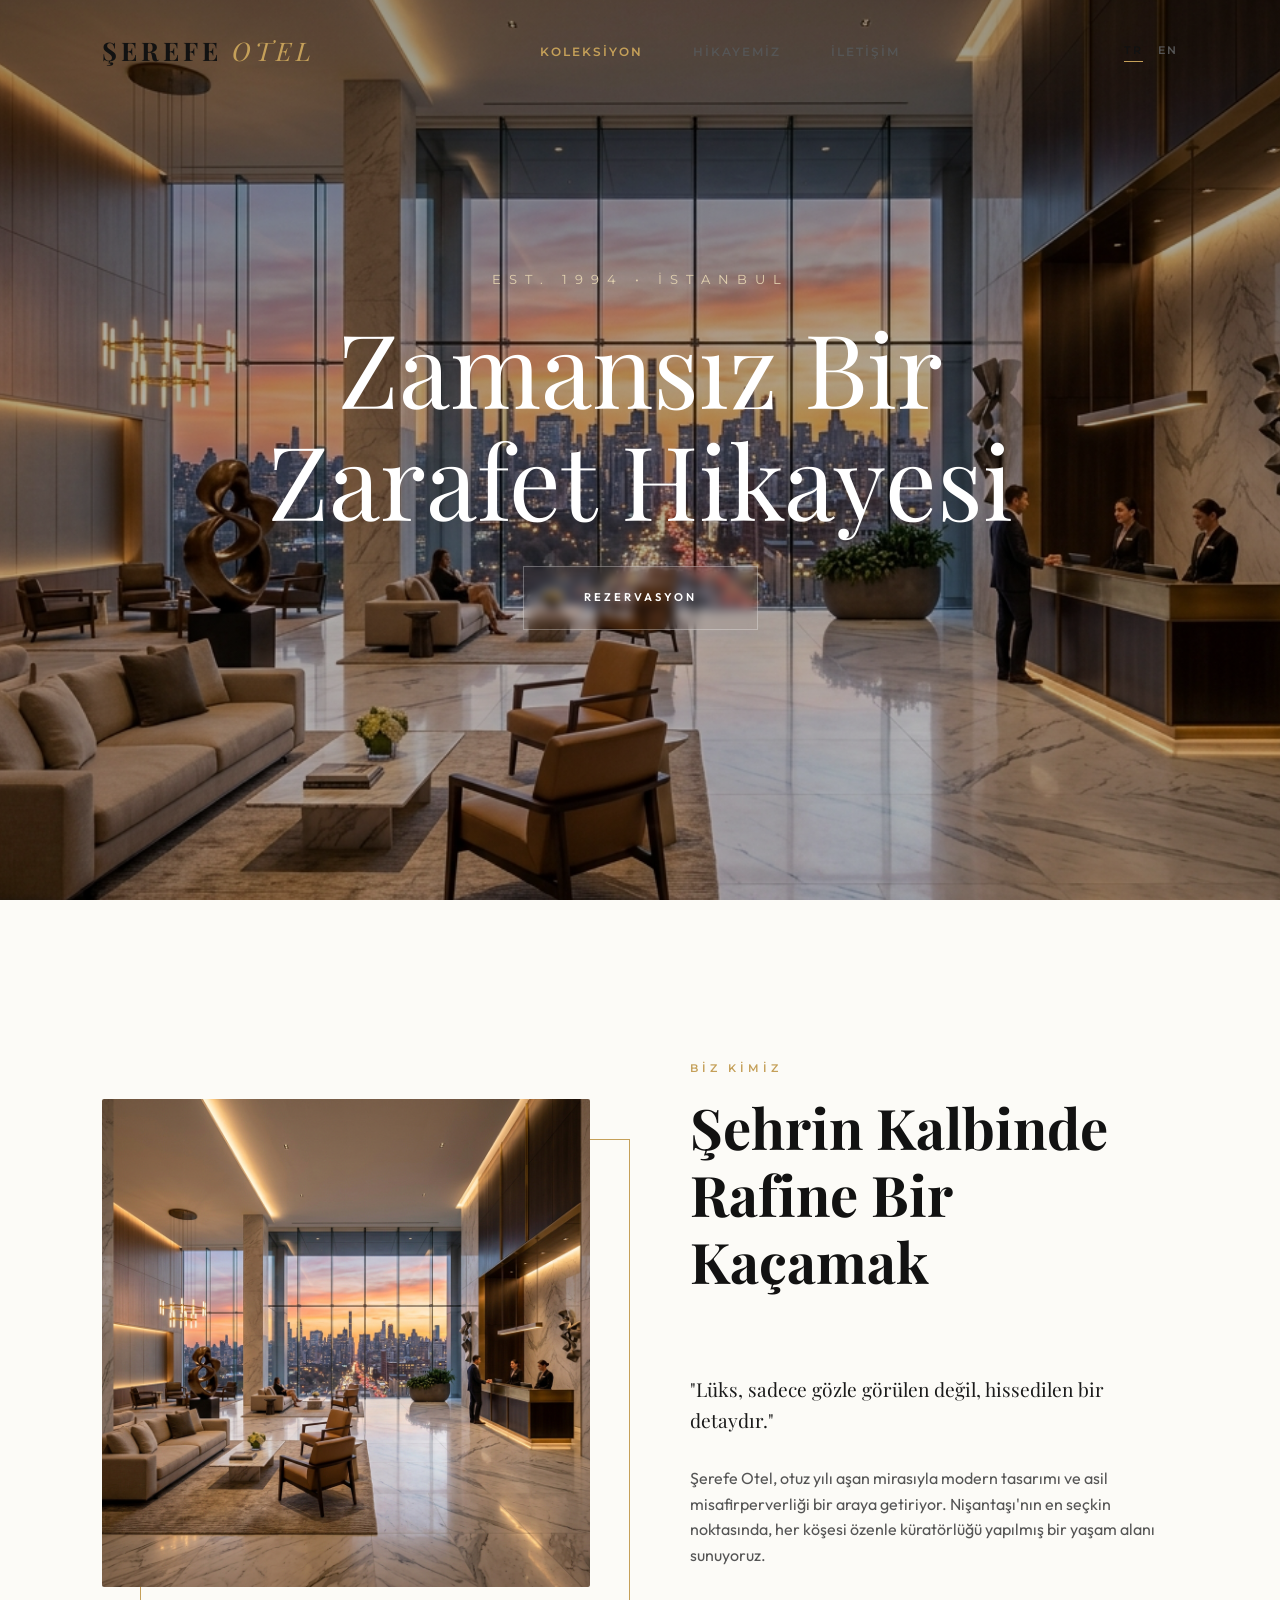
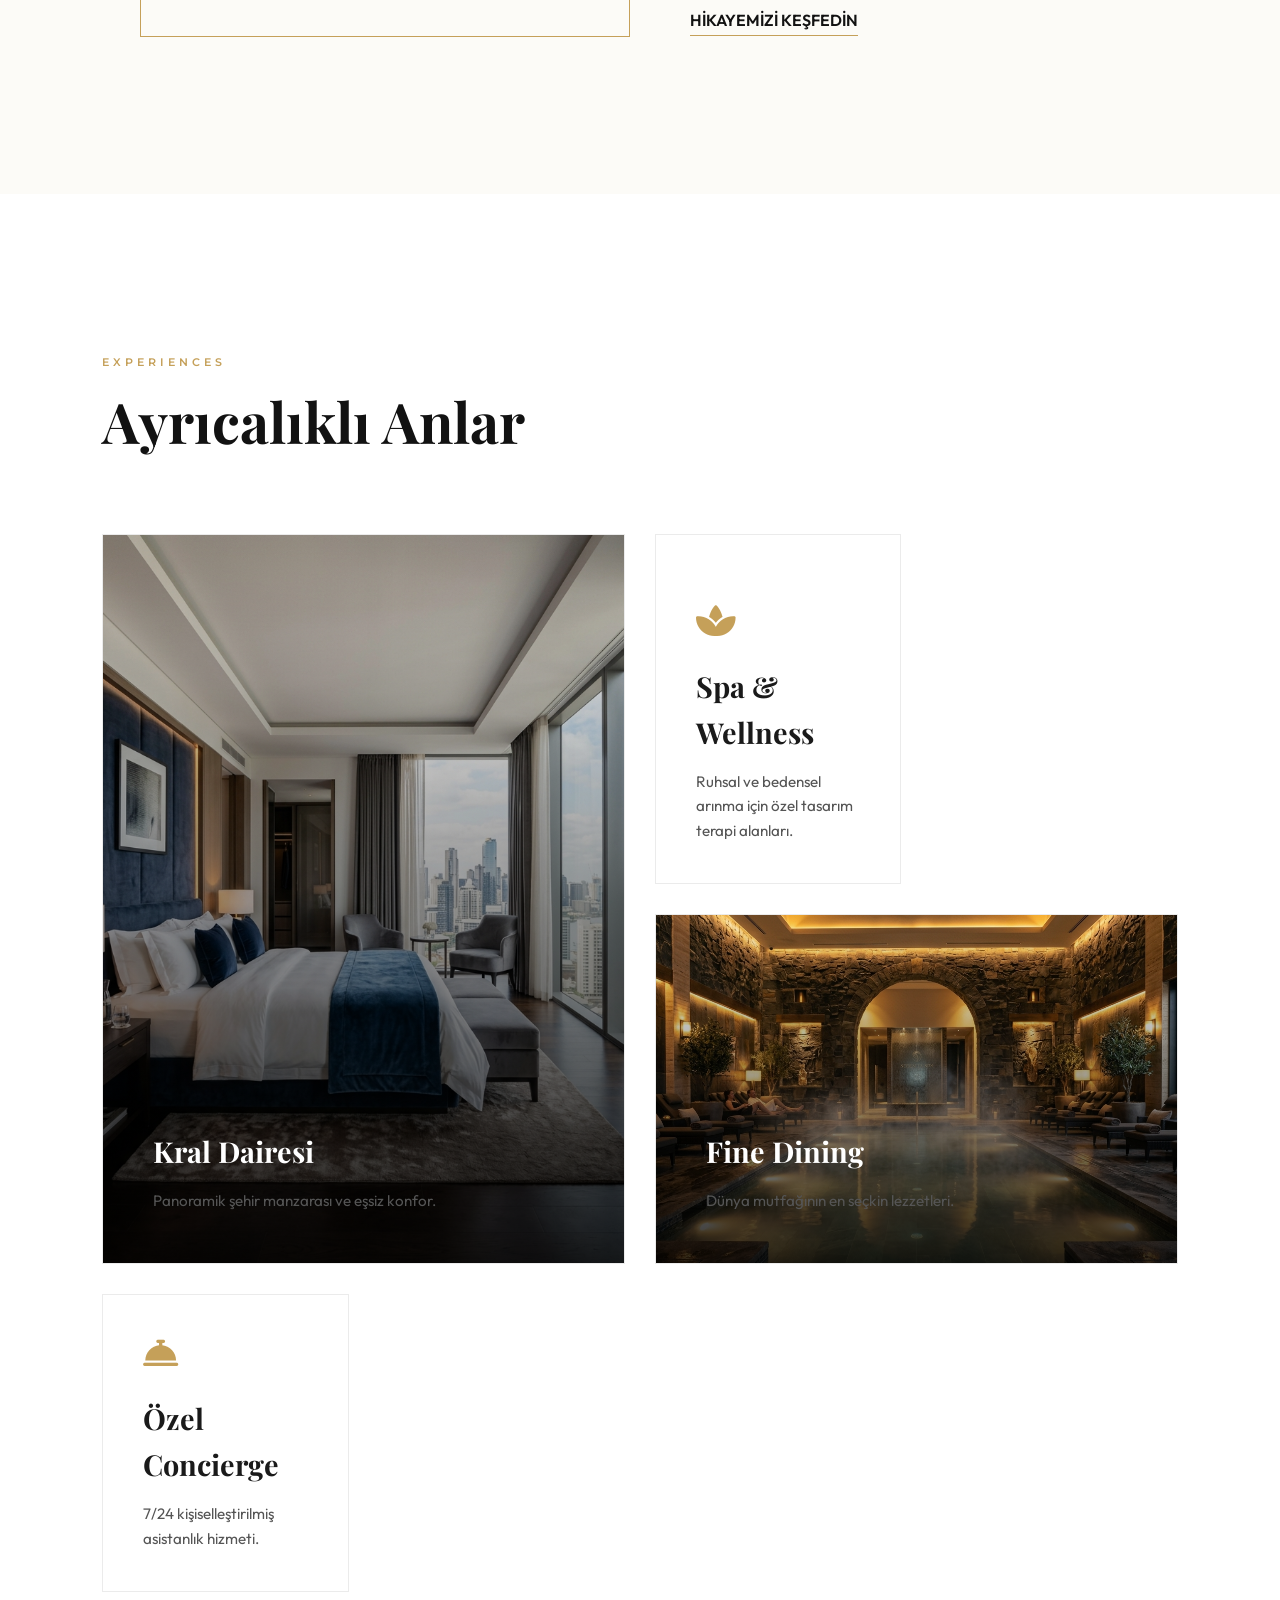
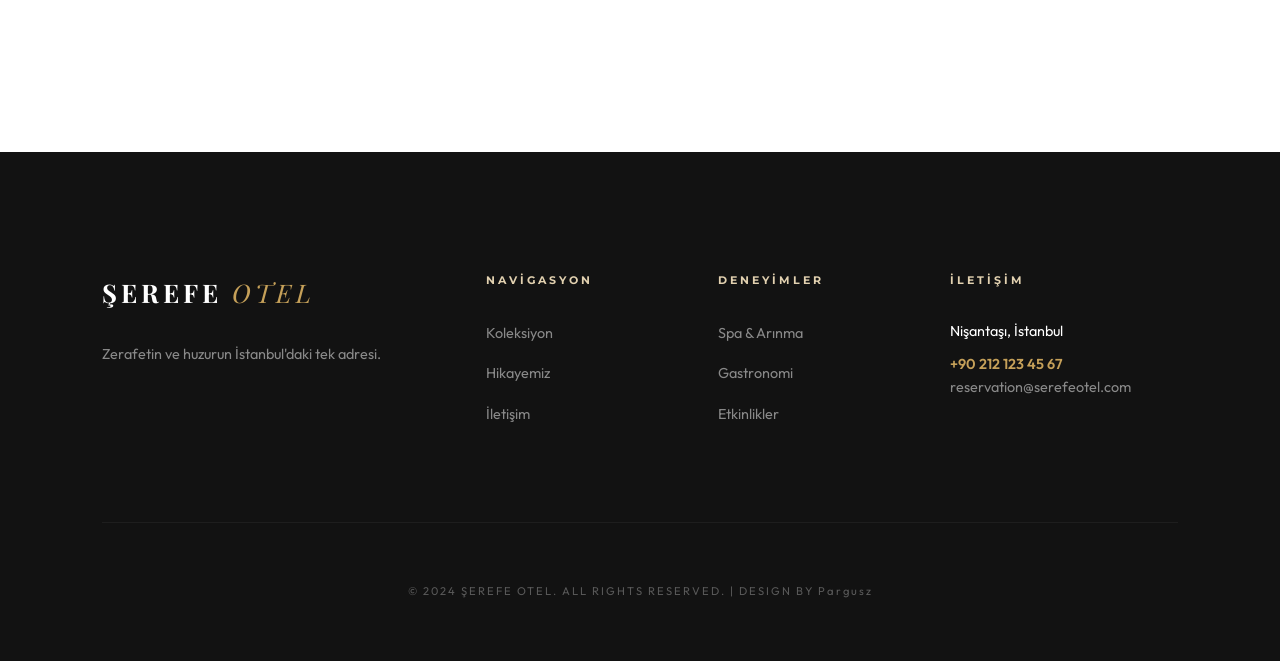
==== index.html @ 5b0abc9f "Final Modernization & Branding - DESIGN BY Pargusz" ====
<!DOCTYPE html>
<html lang="tr">

<head>
    <meta charset="UTF-8">
    <meta name="viewport" content="width=device-width, initial-scale=1.0">
    <meta name="description" content="Şerefe Otel - Şehrin kalbinde zamansız bir lüks deneyimi.">
    <title>Şerefe Otel | Timeless Luxury</title>
    <!-- Fonts -->
    <link rel="stylesheet" href="style.css">
    <!-- Icons -->
    <link rel="stylesheet" href="https://cdnjs.cloudflare.com/ajax/libs/font-awesome/6.4.0/css/all.min.css">
</head>

<body class="home-page">
    <!-- Loader -->
    <div id="loader">
        <div class="loader-logo">ŞEREFE <span>OTEL</span></div>
        <div class="loader-bar"></div>
    </div>

    <!-- Header -->
    <header id="main-header">
        <div class="logo">ŞEREFE <span>OTEL</span></div>
        <nav id="nav-menu">
            <ul>
                <li><a href="index.html" class="active">Koleksiyon</a></li>
                <li><a href="about.html">Hikayemiz</a></li>
                <li><a href="contact.html">İletişim</a></li>
            </ul>
        </nav>
        <div class="hamburger">
            <span></span>
            <span></span>
        </div>
        <div class="lang-switch">
            <button class="lang-btn active" onclick="location.href='index.html'">TR</button>
            <button class="lang-btn" onclick="location.href='en/index.html'">EN</button>
        </div>
    </header>

    <!-- Hero Section -->
    <section class="hero">
        <div class="hero-bg"></div>
        <div class="hero-content">
            <span class="hero-subtitle">EST. 1994 • İSTANBUL</span>
            <h1>Zamansız Bir <br>Zarafet Hikayesi</h1>
            <a href="contact.html" class="btn-luxury">Rezervasyon</a>
        </div>
    </section>

    <!-- Editorial Intro -->
    <section>
        <div class="editorial-flex">
            <div class="editorial-img">
                <img src="assets/hero.png" alt="Şerefe Otel">
            </div>
            <div class="editorial-text">
                <div class="section-head">
                    <label>BİZ KİMİZ</label>
                    <h2>Şehrin Kalbinde Rafine Bir Kaçamak</h2>
                </div>
                <p
                    style="font-size: 1.2rem; color: var(--text-main); margin-bottom: 30px; font-family: var(--font-heading);">
                    "Lüks, sadece gözle görülen değil, hissedilen bir detaydır."</p>
                <p style="color: var(--text-muted); margin-bottom: 40px;">Şerefe Otel, otuz yılı aşan mirasıyla modern
                    tasarımı ve asil misafirperverliği bir araya getiriyor. Nişantaşı'nın en seçkin noktasında, her
                    köşesi özenle küratörlüğü yapılmış bir yaşam alanı sunuyoruz.</p>
                <a href="about.html"
                    style="color: var(--dark); font-weight: 600; text-decoration: none; border-bottom: 1px solid var(--gold); padding-bottom: 5px;">HİKAYEMİZİ
                    KEŞFEDİN</a>
            </div>
        </div>
    </section>

    <!-- Bento Services -->
    <section style="background-color: #fff;">
        <div class="section-head">
            <label>EXPERIENCES</label>
            <h2>Ayrıcalıklı Anlar</h2>
        </div>
        <div class="bento-grid">
            <!-- Large Item -->
            <div class="bento-item large">
                <img src="assets/room.png" alt="Suit">
                <div class="bento-overlay">
                    <h4>Kral Dairesi</h4>
                    <p>Panoramik şehir manzarası ve eşsiz konfor.</p>
                </div>
            </div>
            <!-- Standard Item -->
            <div class="bento-item">
                <i class="fas fa-spa"></i>
                <div class="bento-content">
                    <h4>Spa & Wellness</h4>
                    <p>Ruhsal ve bedensel arınma için özel tasarım terapi alanları.</p>
                </div>
            </div>
            <!-- Wide Item -->
            <div class="bento-item wide">
                <img src="assets/spa.png" alt="Gastronomi">
                <div class="bento-overlay">
                    <h4>Fine Dining</h4>
                    <p>Dünya mutfağının en seçkin lezzetleri.</p>
                </div>
            </div>
            <!-- Standard Item -->
            <div class="bento-item">
                <i class="fas fa-concierge-bell"></i>
                <div class="bento-content">
                    <h4>Özel Concierge</h4>
                    <p>7/24 kişiselleştirilmiş asistanlık hizmeti.</p>
                </div>
            </div>
        </div>
    </section>

    <!-- Footer -->
    <footer>
        <div class="footer-grid">
            <div class="footer-col">
                <div class="logo" style="margin-bottom: 30px; color: #fff;">ŞEREFE <span>OTEL</span></div>
                <p>Zerafetin ve huzurun İstanbul'daki tek adresi.</p>
            </div>
            <div class="footer-col">
                <h5>Navigasyon</h5>
                <ul>
                    <li><a href="index.html">Koleksiyon</a></li>
                    <li><a href="about.html">Hikayemiz</a></li>
                    <li><a href="contact.html">İletişim</a></li>
                </ul>
            </div>
            <div class="footer-col">
                <h5>Deneyimler</h5>
                <ul>
                    <li><a href="#">Spa & Arınma</a></li>
                    <li><a href="#">Gastronomi</a></li>
                    <li><a href="#">Etkinlikler</a></li>
                </ul>
            </div>
            <div class="footer-col">
                <h5>İletişim</h5>
                <p style="color: #fff; margin-bottom: 10px;">Nişantaşı, İstanbul</p>
                <p style="color: var(--gold); font-weight: 600;">+90 212 123 45 67</p>
                <p>reservation@serefeotel.com</p>
            </div>
        </div>
        <div
            style="text-align: center; padding-top: 60px; font-size: 0.7rem; color: rgba(255,255,255,0.3); letter-spacing: 2px;">
            &copy; 2024 ŞEREFE OTEL. ALL RIGHTS RESERVED. | DESIGN BY Pargusz
        </div>
    </footer>

    <script src="script.js"></script>
</body>

</html>
---- style.css ----
@import url('https://fonts.googleapis.com/css2?family=Playfair+Display:ital,wght@0,400;0,700;1,400&family=Montserrat:wght@300;400;600&family=Outfit:wght@200;400;600&display=swap');

:root {
    --gold: #C5A059;
    --gold-dark: #A68045;
    --gold-soft: #E2D1B0;
    --dark: #121212;
    --ivory: #FCFBF7;
    --text-main: #1A1A1A;
    --text-muted: #555555;
    --border: rgba(0, 0, 0, 0.08);
    --transition: all 0.6s cubic-bezier(0.16, 1, 0.3, 1);
    --font-heading: 'Playfair Display', serif;
    --font-body: 'Outfit', sans-serif;
    --font-alt: 'Montserrat', sans-serif;
}

* {
    margin: 0;
    padding: 0;
    box-sizing: border-box;
    -webkit-font-smoothing: antialiased;
}

body {
    background-color: var(--ivory);
    color: var(--text-main);
    font-family: var(--font-body);
    line-height: 1.6;
    overflow-x: hidden;
}

/* --- Premium Header --- */
header {
    position: fixed;
    top: 0;
    left: 0;
    width: 100%;
    z-index: 2000;
    padding: 30px 8%;
    display: flex;
    justify-content: space-between;
    align-items: center;
    transition: var(--transition);
}

header.scrolled {
    padding: 15px 8%;
    background: rgba(252, 251, 247, 0.95);
    backdrop-filter: blur(20px);
    border-bottom: 1px solid var(--border);
    box-shadow: 0 10px 40px rgba(0,0,0,0.03);
}

.logo {
    font-family: var(--font-heading);
    font-size: 1.6rem;
    font-weight: 700;
    letter-spacing: 4px;
    text-transform: uppercase;
    color: var(--dark);
    display: flex;
    align-items: center;
    gap: 10px;
}

.logo span {
    color: var(--gold);
    font-style: italic;
    font-weight: 400;
}

nav ul {
    display: flex;
    gap: 50px;
    list-style: none;
}

nav ul li a {
    text-decoration: none;
    color: var(--text-muted);
    font-family: var(--font-alt);
    font-size: 0.75rem;
    font-weight: 600;
    text-transform: uppercase;
    letter-spacing: 2px;
    transition: var(--transition);
}

nav ul li a:hover, nav ul li a.active {
    color: var(--gold);
}

/* --- Hero Section (The Wow Factor) --- */
.hero {
    height: 100vh;
    background-color: var(--dark);
    position: relative;
    overflow: hidden;
    display: flex;
    align-items: center;
    justify-content: center;
    color: #fff;
}

.hero-bg {
    position: absolute;
    inset: 0;
    background: linear-gradient(rgba(0,0,0,0.4), rgba(0,0,0,0.2)), url('assets/hero.png') center/cover no-repeat;
    transform: scale(1.1);
    animation: slowZoom 20s linear infinite alternate;
}

@keyframes slowZoom {
    from { transform: scale(1); }
    to { transform: scale(1.15); }
}

.hero-content {
    position: relative;
    z-index: 10;
    text-align: center;
    max-width: 900px;
}

.hero-subtitle {
    font-family: var(--font-alt);
    font-size: 0.8rem;
    letter-spacing: 8px;
    text-transform: uppercase;
    margin-bottom: 20px;
    color: var(--gold-soft);
    display: block;
    animation: fadeInUp 1s ease forwards;
}

.hero h1 {
    font-family: var(--font-heading);
    font-size: clamp(3.5rem, 8vw, 7rem);
    line-height: 1.1;
    margin-bottom: 30px;
    font-weight: 400;
    opacity: 0;
    animation: fadeInUp 1s ease 0.3s forwards;
}

/* --- Premium Loader --- */
#loader {
    position: fixed;
    inset: 0;
    background: var(--ivory);
    z-index: 9999;
    display: flex;
    flex-direction: column;
    align-items: center;
    justify-content: center;
    transition: opacity 0.8s cubic-bezier(0.16, 1, 0.3, 1);
}

.loader-logo {
    font-family: var(--font-heading);
    font-size: 2rem;
    letter-spacing: 6px;
    color: var(--dark);
    margin-bottom: 20px;
    opacity: 0;
    transform: translateY(20px);
    animation: loaderReveal 1s ease forwards;
}

.loader-logo span { color: var(--gold); font-style: italic; }

.loader-bar {
    width: 0;
    height: 1px;
    background: var(--gold);
    animation: loaderBar 2s ease forwards;
}

@keyframes loaderReveal {
    to { opacity: 1; transform: translateY(0); }
}

@keyframes loaderBar {
    to { width: 150px; }
}

/* --- Refined Lang Switch --- */
.lang-switch {
    display: flex;
    align-items: center;
    gap: 15px;
}

.lang-btn {
    background: transparent;
    border: none;
    font-family: var(--font-alt);
    font-size: 0.7rem;
    font-weight: 600;
    letter-spacing: 2px;
    color: var(--text-muted);
    cursor: pointer;
    padding: 5px 0;
    position: relative;
    transition: var(--transition);
}

.lang-btn::after {
    content: '';
    position: absolute;
    bottom: 0;
    left: 0;
    width: 0;
    height: 1px;
    background: var(--gold);
    transition: var(--transition);
}

.lang-btn.active {
    color: var(--dark);
}

.lang-btn.active::after {
    width: 100%;
}

.lang-btn:hover {
    color: var(--gold);
}

.btn-luxury {
    padding: 22px 60px;
    border: 1px solid rgba(255,255,255,0.3);
    background: transparent;
    color: #fff;
    text-decoration: none;
    text-transform: uppercase;
    letter-spacing: 3px;
    font-size: 0.7rem;
    font-weight: 600;
    transition: var(--transition);
    display: inline-block;
    backdrop-filter: blur(5px);
}

.btn-luxury:hover {
    background: #fff;
    color: var(--dark);
    border-color: #fff;
    transform: translateY(-5px);
}

/* --- Section Stylings --- */
section {
    padding: 160px 8%;
}

.section-head {
    max-width: 700px;
    margin-bottom: 80px;
}

.section-head label {
    color: var(--gold);
    font-family: var(--font-alt);
    font-size: 0.7rem;
    font-weight: 600;
    letter-spacing: 4px;
    text-transform: uppercase;
    margin-bottom: 15px;
    display: block;
}

.section-head h2 {
    font-family: var(--font-heading);
    font-size: 3.5rem;
    color: var(--dark);
    line-height: 1.2;
}

/* --- Bento Grid (Modern Look) --- */
.bento-grid {
    display: grid;
    grid-template-columns: repeat(4, 1fr);
    grid-template-rows: repeat(2, 350px);
    gap: 30px;
}

.bento-item {
    position: relative;
    overflow: hidden;
    background: #fff;
    border: 1px solid var(--border);
    padding: 40px;
    display: flex;
    flex-direction: column;
    justify-content: flex-end;
    transition: var(--transition);
}

.bento-item.large { grid-column: span 2; grid-row: span 2; padding: 0; }
.bento-item.wide { grid-column: span 2; }

@media (max-width: 991px) {
    .bento-grid {
        grid-template-columns: 1fr;
        grid-template-rows: auto;
        gap: 20px;
    }
    
    .bento-item, .bento-item.large, .bento-item.wide {
        grid-column: span 1;
        grid-row: span 1;
        min-height: 350px; /* Fixed height for consistent look on mobile */
        padding: 30px;
    }

    .bento-item.large {
        min-height: 450px;
    }

    .bento-item h4 {
        font-size: 1.6rem;
        margin-bottom: 10px;
    }
    
    .bento-item p {
        font-size: 0.9rem;
    }
}

.bento-item img {
    position: absolute;
    inset: 0;
    width: 100%;
    height: 100%;
    object-fit: cover;
    transition: var(--transition);
}

.bento-item:hover img { transform: scale(1.05); }

.bento-content {
    position: relative;
    z-index: 5;
}

.bento-item i {
    font-size: 2.2rem;
    color: var(--gold);
    margin-bottom: 25px;
    display: block;
}

.bento-item h4 {
    font-family: var(--font-heading);
    font-size: 1.8rem;
    margin-bottom: 15px;
}

.bento-item p {
    color: var(--text-muted);
    font-size: 0.95rem;
}

.bento-overlay {
    position: absolute;
    inset: 0;
    background: linear-gradient(to top, rgba(0,0,0,0.8), transparent);
    padding: 50px;
    display: flex;
    flex-direction: column;
    justify-content: flex-end;
    color: #fff;
}

/* --- Showcase --- */
.editorial-flex {
    display: flex;
    gap: 100px;
    align-items: center;
}

.editorial-img {
    flex: 1;
    position: relative;
}

.editorial-img img {
    width: 100%;
    border-radius: 2px;
}

.editorial-img::after {
    content: '';
    position: absolute;
    top: 40px;
    right: -40px;
    width: 100%;
    height: 100%;
    border: 1px solid var(--gold);
    z-index: -1;
}

.editorial-text {
    flex: 1;
}

/* --- Mobile Menu --- */
.hamburger {
    display: none;
    cursor: pointer;
    flex-direction: column;
    gap: 8px;
    z-index: 2001;
}

.hamburger span {
    width: 32px;
    height: 1.5px;
    background: var(--dark);
    transition: var(--transition);
}

@media (max-width: 991px) {
    header { padding: 20px 5%; }
    header.scrolled { padding: 12px 5%; }
    .logo { font-size: 1.2rem; letter-spacing: 2px; }
    
    .hamburger { display: flex; }
    
    nav {
        position: fixed;
        top: 0;
        right: -100%;
        width: 100%;
        height: 100vh;
        background: var(--ivory);
        z-index: 2000;
        display: flex;
        align-items: center;
        justify-content: center;
        transition: var(--transition);
    }
    
    nav.active { right: 0; }
    
    nav ul {
        flex-direction: column;
        text-align: center;
        gap: 40px;
    }
    
    nav ul li a { font-size: 1.5rem; color: var(--dark); }
}

/* --- Animations --- */
@keyframes fadeInUp {
    from { opacity: 0; transform: translateY(30px); }
    to { opacity: 1; transform: translateY(0); }
}

/* Subpage Tweaks */
.subpage .hero { height: 60vh; }
.subpage .hero-bg { background-image: linear-gradient(rgba(0,0,0,0.6), rgba(0,0,0,0.4)), url('../assets/hero.png'); }

footer {
    background: var(--dark);
    color: #fff;
    padding: 120px 8% 60px;
}

.footer-grid {
    display: grid;
    grid-template-columns: 2fr 1fr 1fr 1.5fr;
    gap: 80px;
    border-bottom: 1px solid rgba(255,255,255,0.05);
    padding-bottom: 80px;
}

.footer-col h5 {
    font-family: var(--font-alt);
    font-size: 0.7rem;
    letter-spacing: 3px;
    text-transform: uppercase;
    color: var(--gold-soft);
    margin-bottom: 30px;
}

.footer-col p, .footer-col ul li a {
    color: rgba(255,255,255,0.5);
    text-decoration: none;
    font-size: 0.9rem;
    transition: var(--transition);
}

.footer-col ul { list-style: none; }
.footer-col ul li { margin-bottom: 15px; }

.footer-col ul li a:hover { color: var(--gold); }
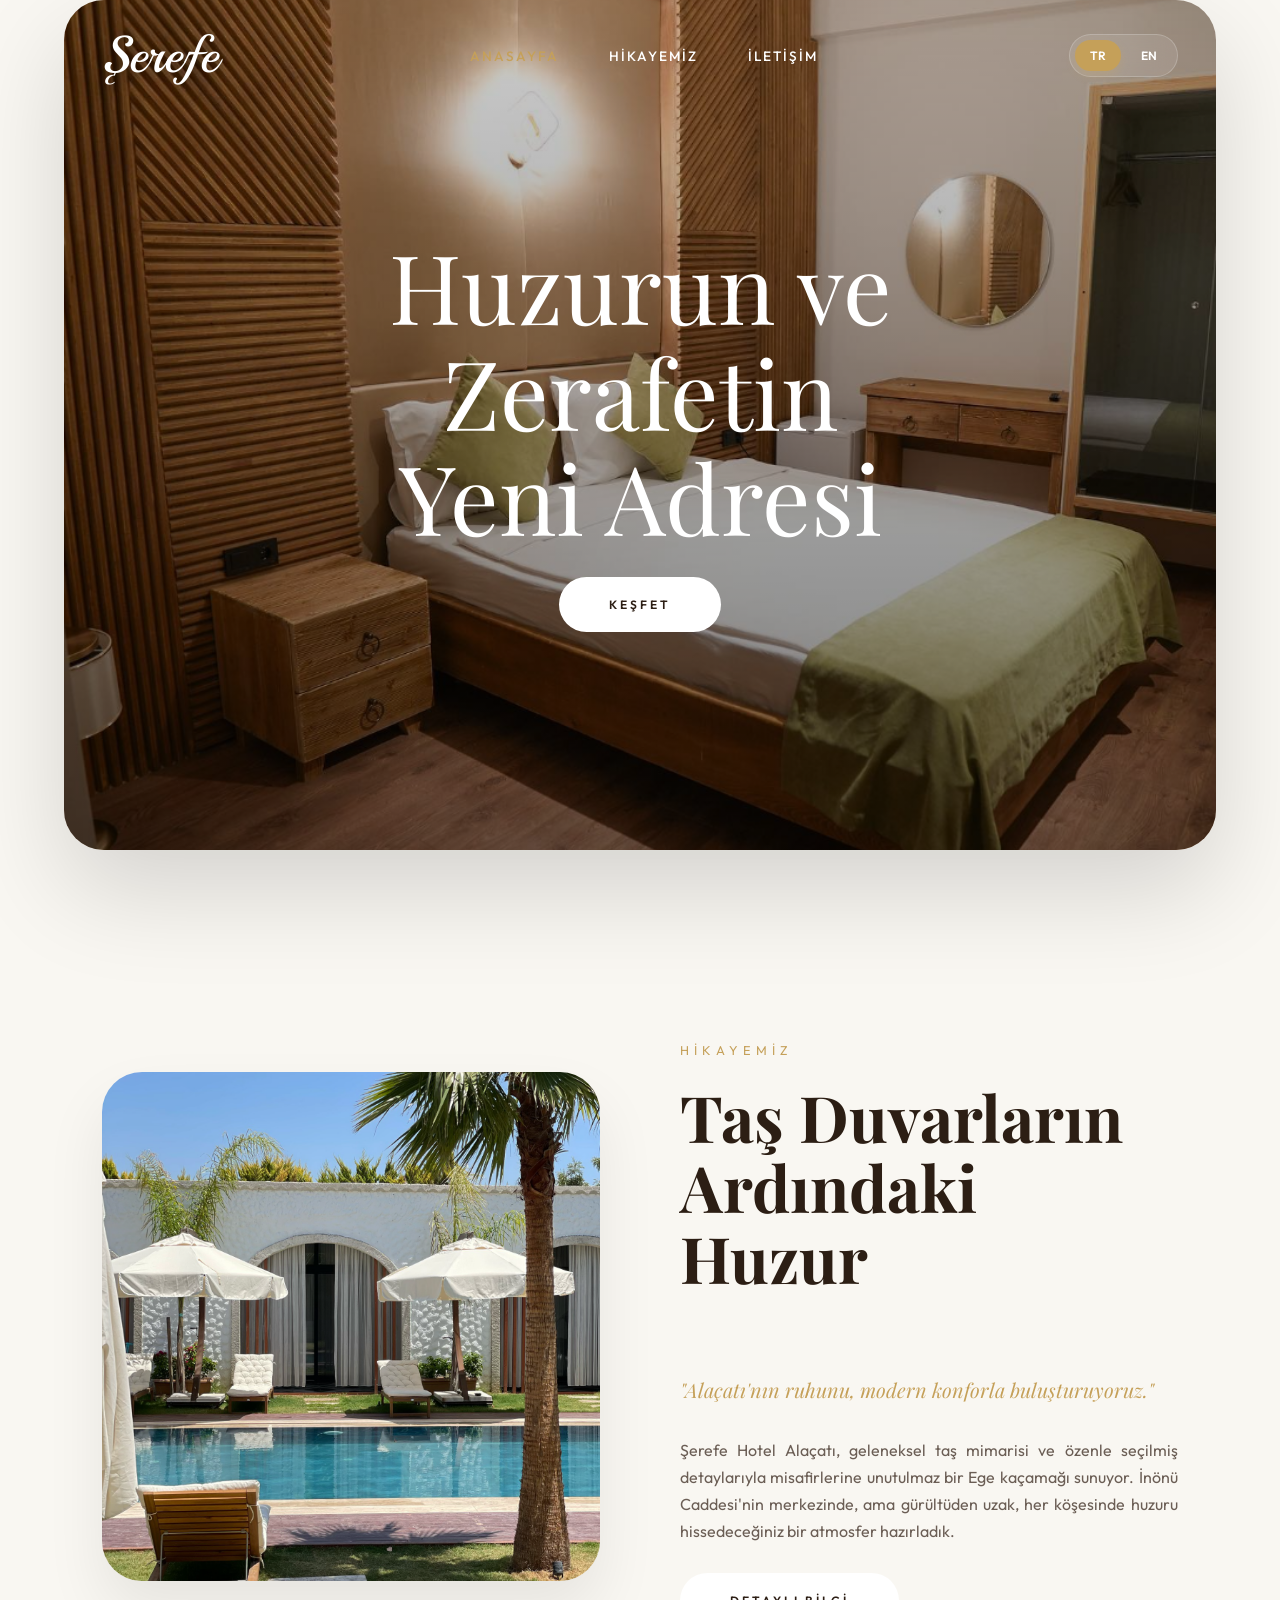
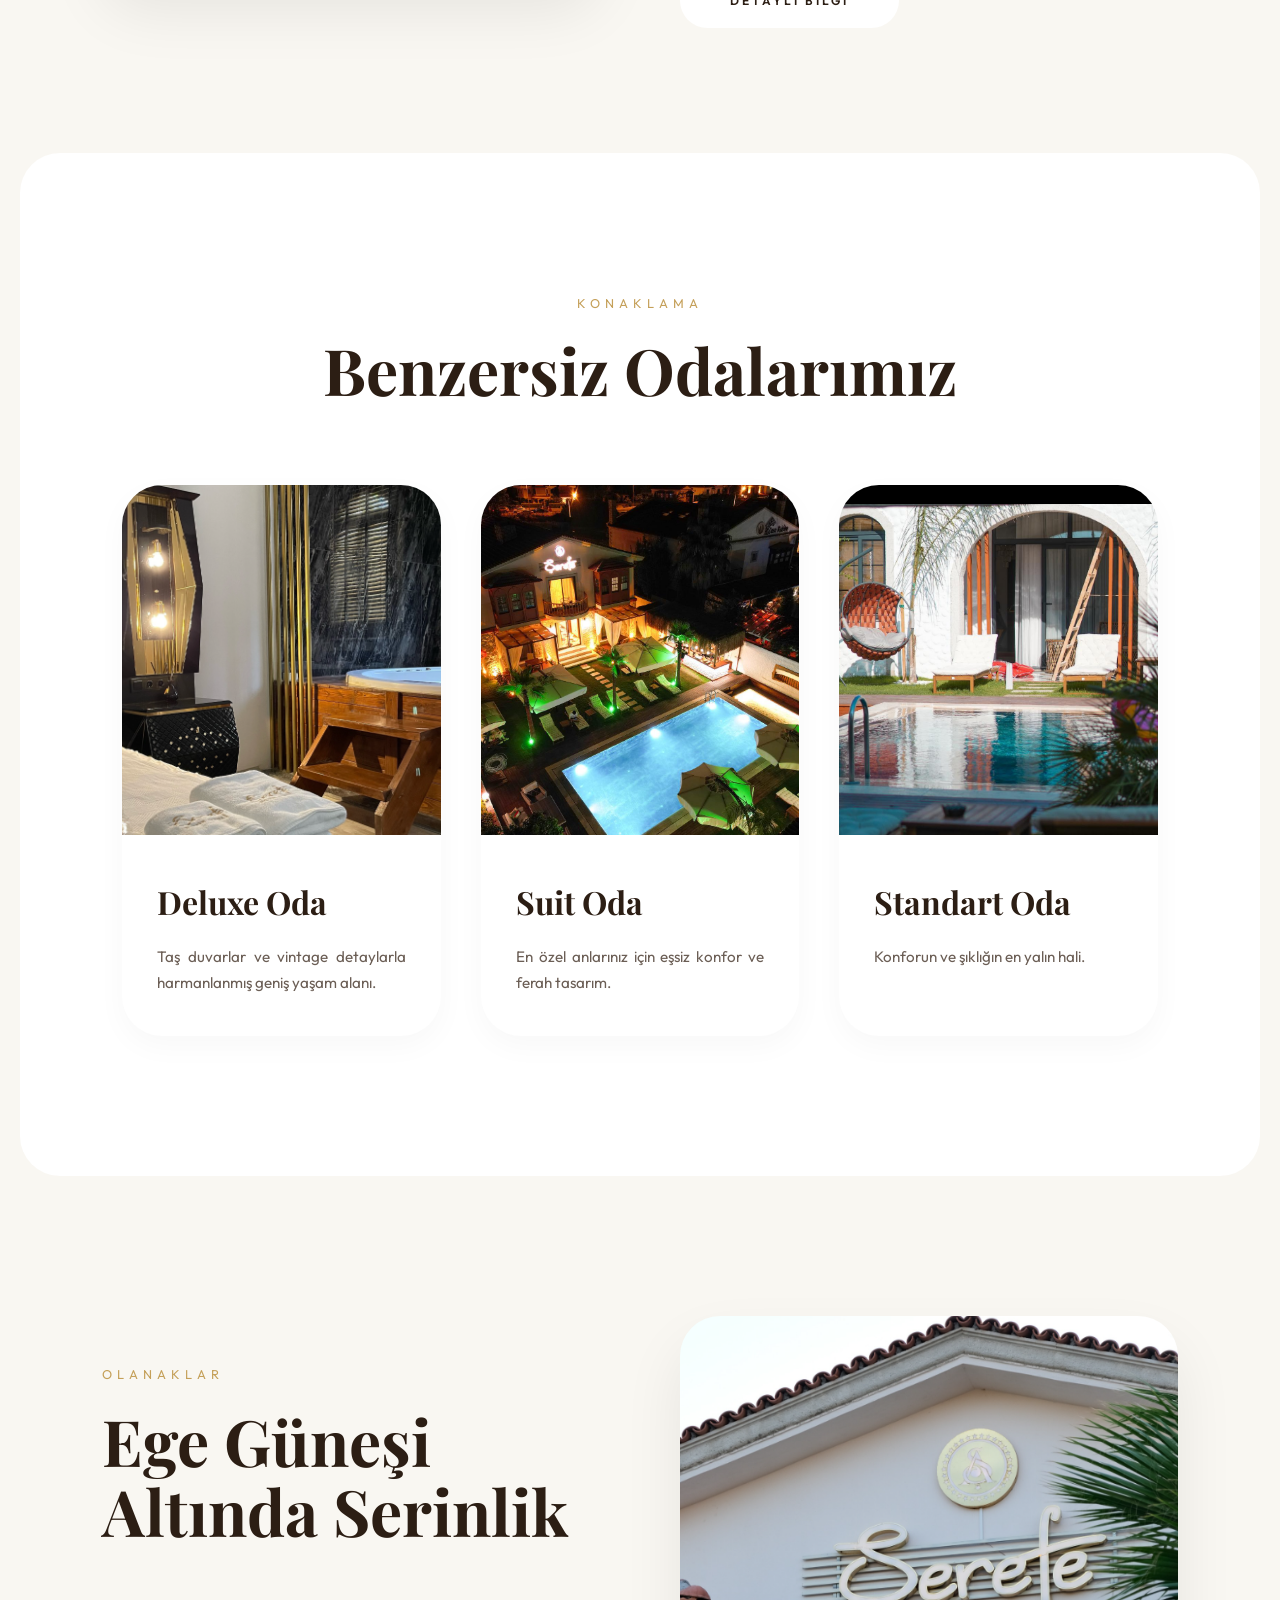
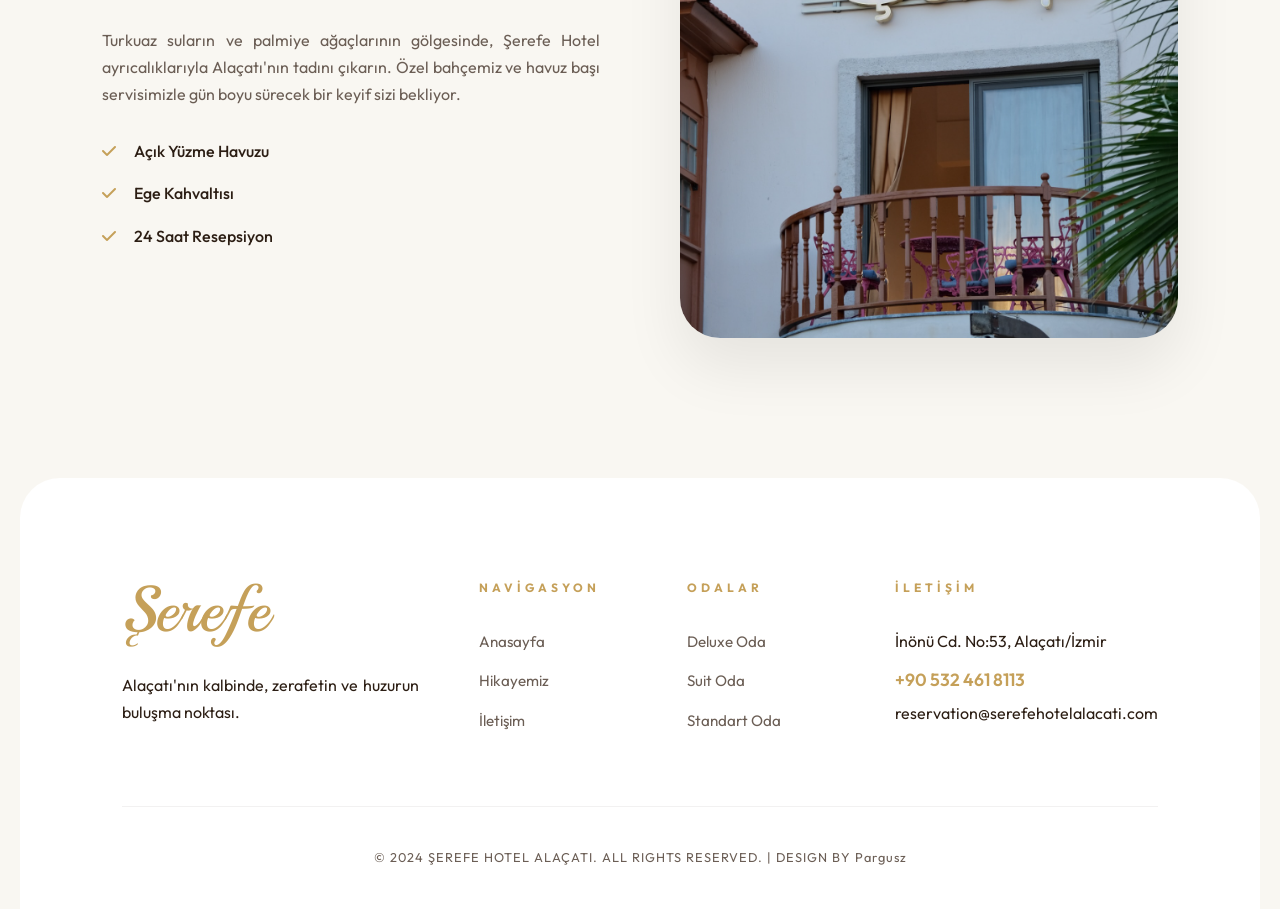
==== commit d8f31c95: "feat: Add Web3Forms, fix mobile menu, update contacts" ====
--- a/index.html
+++ b/index.html
@@ -4,32 +4,32 @@
 <head>
     <meta charset="UTF-8">
     <meta name="viewport" content="width=device-width, initial-scale=1.0">
-    <meta name="description" content="Şerefe Otel - Şehrin kalbinde zamansız bir lüks deneyimi.">
-    <title>Şerefe Otel | Timeless Luxury</title>
+    <meta name="description" content="Şerefe Hotel Alaçatı - Alaçatı'nın kalbinde huzurlu ve lüks bir konaklama deneyimi.">
+    <title>Şerefe Hotel Alaçatı | Butik Otel & Konaklama</title>
     <!-- Fonts -->
     <link rel="stylesheet" href="style.css">
     <!-- Icons -->
     <link rel="stylesheet" href="https://cdnjs.cloudflare.com/ajax/libs/font-awesome/6.4.0/css/all.min.css">
 </head>
 
-<body class="home-page">
+<body>
     <!-- Loader -->
     <div id="loader">
-        <div class="loader-logo">ŞEREFE <span>OTEL</span></div>
-        <div class="loader-bar"></div>
+        <div class="loader-logo">Şerefe</div>
     </div>
 
     <!-- Header -->
     <header id="main-header">
-        <div class="logo">ŞEREFE <span>OTEL</span></div>
+        <a href="index.html" class="logo">Şerefe</a>
         <nav id="nav-menu">
             <ul>
-                <li><a href="index.html" class="active">Koleksiyon</a></li>
+                <li><a href="index.html" class="active">Anasayfa</a></li>
                 <li><a href="about.html">Hikayemiz</a></li>
                 <li><a href="contact.html">İletişim</a></li>
             </ul>
         </nav>
         <div class="hamburger">
+            <span></span>
             <span></span>
             <span></span>
         </div>
@@ -40,77 +40,87 @@
     </header>
 
     <!-- Hero Section -->
-    <section class="hero">
-        <div class="hero-bg"></div>
-        <div class="hero-content">
-            <span class="hero-subtitle">EST. 1994 • İSTANBUL</span>
-            <h1>Zamansız Bir <br>Zarafet Hikayesi</h1>
-            <a href="contact.html" class="btn-luxury">Rezervasyon</a>
+    <section class="hero reveal">
+        <div class="hero-inner">
+            <div class="hero-bg" style="background-image: url('assets/image.png');"></div>
+            <div class="hero-overlay"></div>
+            <div class="hero-content">
+                <h1>Huzurun ve Zerafetin <br>Yeni Adresi</h1>
+                <a href="contact.html" class="btn-luxury">Keşfet</a>
+            </div>
         </div>
     </section>
 
     <!-- Editorial Intro -->
-    <section>
-        <div class="editorial-flex">
-            <div class="editorial-img">
-                <img src="assets/hero.png" alt="Şerefe Otel">
+    <section class="reveal">
+        <div class="flex-layout">
+            <div class="flex-img">
+                <img src="assets/image2.png" alt="Şerefe Hotel Alaçatı">
             </div>
-            <div class="editorial-text">
+            <div class="flex-text">
                 <div class="section-head">
-                    <label>BİZ KİMİZ</label>
-                    <h2>Şehrin Kalbinde Rafine Bir Kaçamak</h2>
+                    <label style="color: var(--gold); letter-spacing: 5px; text-transform: uppercase; font-size: 0.8rem; display: block; margin-bottom: 20px;">HİKAYEMİZ</label>
+                    <h2>Taş Duvarların Ardındaki Huzur</h2>
                 </div>
-                <p
-                    style="font-size: 1.2rem; color: var(--text-main); margin-bottom: 30px; font-family: var(--font-heading);">
-                    "Lüks, sadece gözle görülen değil, hissedilen bir detaydır."</p>
-                <p style="color: var(--text-muted); margin-bottom: 40px;">Şerefe Otel, otuz yılı aşan mirasıyla modern
-                    tasarımı ve asil misafirperverliği bir araya getiriyor. Nişantaşı'nın en seçkin noktasında, her
-                    köşesi özenle küratörlüğü yapılmış bir yaşam alanı sunuyoruz.</p>
-                <a href="about.html"
-                    style="color: var(--dark); font-weight: 600; text-decoration: none; border-bottom: 1px solid var(--gold); padding-bottom: 5px;">HİKAYEMİZİ
-                    KEŞFEDİN</a>
+                <p style="font-size: 1.25rem; color: var(--gold); margin-bottom: 30px; font-family: var(--font-heading); font-style: italic;">
+                    "Alaçatı'nın ruhunu, modern konforla buluşturuyoruz."</p>
+                <p style="color: var(--text-muted); margin-bottom: 40px;">Şerefe Hotel Alaçatı, geleneksel taş mimarisi ve özenle seçilmiş detaylarıyla misafirlerine unutulmaz bir Ege kaçamağı sunuyor. İnönü Caddesi'nin merkezinde, ama gürültüden uzak, her köşesinde huzuru hissedeceğiniz bir atmosfer hazırladık.</p>
+                <a href="about.html" class="btn-luxury">DETAYLI BİLGİ</a>
             </div>
         </div>
     </section>
 
-    <!-- Bento Services -->
-    <section style="background-color: #fff;">
-        <div class="section-head">
-            <label>EXPERIENCES</label>
-            <h2>Ayrıcalıklı Anlar</h2>
+    <!-- Experiences/Rooms Grid -->
+    <section style="background-color: var(--white); border-radius: var(--radius); margin: 0 20px;" class="reveal">
+        <div class="section-head" style="text-align: center;">
+            <label style="color: var(--gold); letter-spacing: 5px; text-transform: uppercase; font-size: 0.8rem; display: block; margin-bottom: 20px;">KONAKLAMA</label>
+            <h2>Benzersiz Odalarımız</h2>
         </div>
-        <div class="bento-grid">
-            <!-- Large Item -->
-            <div class="bento-item large">
-                <img src="assets/room.png" alt="Suit">
-                <div class="bento-overlay">
-                    <h4>Kral Dairesi</h4>
-                    <p>Panoramik şehir manzarası ve eşsiz konfor.</p>
+        <div class="experiences-grid">
+            <!-- Deluxe Oda -->
+            <div class="card">
+                <div class="card-img">
+                    <img src="assets/image3.png" alt="Deluxe Oda">
                 </div>
+                <h4 style="padding-top: 10px;">Deluxe Oda</h4>
+                <p>Taş duvarlar ve vintage detaylarla harmanlanmış geniş yaşam alanı.</p>
             </div>
-            <!-- Standard Item -->
-            <div class="bento-item">
-                <i class="fas fa-spa"></i>
-                <div class="bento-content">
-                    <h4>Spa & Wellness</h4>
-                    <p>Ruhsal ve bedensel arınma için özel tasarım terapi alanları.</p>
+            <!-- Suit Oda -->
+            <div class="card">
+                <div class="card-img">
+                    <img src="assets/image4.png" alt="Suit Oda">
                 </div>
+                <h4 style="padding-top: 10px;">Suit Oda</h4>
+                <p>En özel anlarınız için eşsiz konfor ve ferah tasarım.</p>
             </div>
-            <!-- Wide Item -->
-            <div class="bento-item wide">
-                <img src="assets/spa.png" alt="Gastronomi">
-                <div class="bento-overlay">
-                    <h4>Fine Dining</h4>
-                    <p>Dünya mutfağının en seçkin lezzetleri.</p>
+            <!-- Standart Oda -->
+            <div class="card">
+                <div class="card-img">
+                    <img src="assets/image5.png" alt="Standart Oda">
                 </div>
+                <h4 style="padding-top: 10px;">Standart Oda</h4>
+                <p>Konforun ve şıklığın en yalın hali.</p>
             </div>
-            <!-- Standard Item -->
-            <div class="bento-item">
-                <i class="fas fa-concierge-bell"></i>
-                <div class="bento-content">
-                    <h4>Özel Concierge</h4>
-                    <p>7/24 kişiselleştirilmiş asistanlık hizmeti.</p>
+        </div>
+    </section>
+
+    <!-- Amenities / Pool Section -->
+    <section class="reveal">
+        <div class="flex-layout" style="flex-direction: row-reverse;">
+            <div class="flex-img">
+                <img src="assets/image6.png" alt="Havuz Alanı">
+            </div>
+            <div class="flex-text">
+                <div class="section-head">
+                    <label style="color: var(--gold); letter-spacing: 5px; text-transform: uppercase; font-size: 0.8rem; display: block; margin-bottom: 20px;">OLANAKLAR</label>
+                    <h2>Ege Güneşi Altında Serinlik</h2>
                 </div>
+                <p style="color: var(--text-muted); margin-bottom: 30px;">Turkuaz suların ve palmiye ağaçlarının gölgesinde, Şerefe Hotel ayrıcalıklarıyla Alaçatı'nın tadını çıkarın. Özel bahçemiz ve havuz başı servisimizle gün boyu sürecek bir keyif sizi bekliyor.</p>
+                <ul style="list-style: none; margin-bottom: 40px; color: var(--text-main); font-weight: 500;">
+                    <li style="margin-bottom: 15px;"><i class="fas fa-check" style="color: var(--gold); margin-right: 15px;"></i> Açık Yüzme Havuzu</li>
+                    <li style="margin-bottom: 15px;"><i class="fas fa-check" style="color: var(--gold); margin-right: 15px;"></i> Ege Kahvaltısı</li>
+                    <li style="margin-bottom: 15px;"><i class="fas fa-check" style="color: var(--gold); margin-right: 15px;"></i> 24 Saat Resepsiyon</li>
+                </ul>
             </div>
         </div>
     </section>
@@ -119,35 +129,34 @@
     <footer>
         <div class="footer-grid">
             <div class="footer-col">
-                <div class="logo" style="margin-bottom: 30px; color: #fff;">ŞEREFE <span>OTEL</span></div>
-                <p>Zerafetin ve huzurun İstanbul'daki tek adresi.</p>
+                <a href="index.html" class="logo" style="margin-bottom: 30px;">Şerefe</a>
+                <p>Alaçatı'nın kalbinde, zerafetin ve huzurun buluşma noktası.</p>
             </div>
             <div class="footer-col">
                 <h5>Navigasyon</h5>
                 <ul>
-                    <li><a href="index.html">Koleksiyon</a></li>
+                    <li><a href="index.html">Anasayfa</a></li>
                     <li><a href="about.html">Hikayemiz</a></li>
                     <li><a href="contact.html">İletişim</a></li>
                 </ul>
             </div>
             <div class="footer-col">
-                <h5>Deneyimler</h5>
+                <h5>Odalar</h5>
                 <ul>
-                    <li><a href="#">Spa & Arınma</a></li>
-                    <li><a href="#">Gastronomi</a></li>
-                    <li><a href="#">Etkinlikler</a></li>
+                    <li><a href="#">Deluxe Oda</a></li>
+                    <li><a href="#">Suit Oda</a></li>
+                    <li><a href="#">Standart Oda</a></li>
                 </ul>
             </div>
             <div class="footer-col">
                 <h5>İletişim</h5>
-                <p style="color: #fff; margin-bottom: 10px;">Nişantaşı, İstanbul</p>
-                <p style="color: var(--gold); font-weight: 600;">+90 212 123 45 67</p>
-                <p>reservation@serefeotel.com</p>
+                <p style="margin-bottom: 10px; color: var(--text-main);">İnönü Cd. No:53, Alaçatı/İzmir</p>
+                <p style="color: var(--gold); font-weight: 600; font-size: 1.1rem; margin-bottom: 5px;">+90 532 461 8113</p>
+                <p>reservation@serefehotelalacati.com</p>
             </div>
         </div>
-        <div
-            style="text-align: center; padding-top: 60px; font-size: 0.7rem; color: rgba(255,255,255,0.3); letter-spacing: 2px;">
-            &copy; 2024 ŞEREFE OTEL. ALL RIGHTS RESERVED. | DESIGN BY Pargusz
+        <div class="copyright">
+            &copy; 2024 ŞEREFE HOTEL ALAÇATI. ALL RIGHTS RESERVED. | DESIGN BY Pargusz
         </div>
     </footer>
 
--- a/style.css
+++ b/style.css
@@ -1,18 +1,26 @@
-@import url('https://fonts.googleapis.com/css2?family=Playfair+Display:ital,wght@0,400;0,700;1,400&family=Montserrat:wght@300;400;600&family=Outfit:wght@200;400;600&display=swap');
+@import url('https://fonts.googleapis.com/css2?family=Playball&family=Playfair+Display:ital,wght@0,400;0,700;1,400&family=Outfit:wght@200;300;400;600&display=swap');
 
 :root {
+    /* --- Modern Alaçatı Palette --- */
     --gold: #C5A059;
-    --gold-dark: #A68045;
-    --gold-soft: #E2D1B0;
-    --dark: #121212;
-    --ivory: #FCFBF7;
-    --text-main: #1A1A1A;
-    --text-muted: #555555;
-    --border: rgba(0, 0, 0, 0.08);
+    --gold-soft: #D4B982;
+    --stone-light: #F9F7F2;
+    --stone-deep: #E2DED0;
+    --white: #FFFFFF;
+    --text-main: #2C1E14;
+    --text-muted: #6B5E55;
+    --sky-blue: #A8D1E7;
+    --border: rgba(44, 30, 20, 0.06);
     --transition: all 0.6s cubic-bezier(0.16, 1, 0.3, 1);
+    
+    /* --- New Soft Radius --- */
+    --radius: 40px;
+    --radius-sm: 20px;
+    
+    /* --- Typography --- */
+    --font-logo: 'Playball', cursive;
     --font-heading: 'Playfair Display', serif;
     --font-body: 'Outfit', sans-serif;
-    --font-alt: 'Montserrat', sans-serif;
 }
 
 * {
@@ -23,11 +31,27 @@
 }
 
 body {
-    background-color: var(--ivory);
+    background-color: var(--stone-light);
     color: var(--text-main);
     font-family: var(--font-body);
-    line-height: 1.6;
+    line-height: 1.7;
     overflow-x: hidden;
+}
+
+p {
+    text-align: justify;
+}
+
+/* --- Smooth Scroll Reveal --- */
+.reveal {
+    opacity: 0;
+    transform: translateY(30px);
+    transition: all 1s cubic-bezier(0.16, 1, 0.3, 1);
+}
+
+.reveal.active {
+    opacity: 1;
+    transform: translateY(0);
 }
 
 /* --- Premium Header --- */
@@ -46,30 +70,38 @@
 
 header.scrolled {
     padding: 15px 8%;
-    background: rgba(252, 251, 247, 0.95);
+    background: rgba(249, 247, 242, 0.85);
     backdrop-filter: blur(20px);
     border-bottom: 1px solid var(--border);
     box-shadow: 0 10px 40px rgba(0,0,0,0.03);
 }
 
+header.menu-open {
+    backdrop-filter: none !important;
+    background: transparent !important;
+    box-shadow: none !important;
+    border-bottom: transparent !important;
+}
+
+/* --- New Script Logo: "Şerefe" from image --- */
 .logo {
-    font-family: var(--font-heading);
-    font-size: 1.6rem;
-    font-weight: 700;
-    letter-spacing: 4px;
-    text-transform: uppercase;
-    color: var(--dark);
-    display: flex;
-    align-items: center;
-    gap: 10px;
-}
-
-.logo span {
-    color: var(--gold);
-    font-style: italic;
-    font-weight: 400;
-}
-
+    text-decoration: none;
+    font-family: var(--font-logo);
+    font-size: 3.2rem;
+    color: #ffffff; /* Completely white fill */
+    text-shadow: 0 4px 15px rgba(0, 0, 0, 0.5); /* Soft black shadow for contrast */
+    line-height: 1;
+    transition: var(--transition);
+    display: flex;
+    flex-direction: column;
+    align-items: center;
+}
+
+.logo:hover {
+    transform: scale(1.05) rotate(-2deg);
+}
+
+/* --- Navigation --- */
 nav ul {
     display: flex;
     gap: 50px;
@@ -78,424 +110,434 @@
 
 nav ul li a {
     text-decoration: none;
-    color: var(--text-muted);
-    font-family: var(--font-alt);
+    color: #ffffff; /* White over hero image */
+    font-size: 0.85rem;
+    font-weight: 500;
+    text-transform: uppercase;
+    letter-spacing: 2px;
+    transition: var(--transition);
+}
+
+header.scrolled nav ul li a {
+    color: var(--text-main);
+}
+
+nav ul li a:hover, nav ul li a.active {
+    color: var(--gold);
+}
+
+header.scrolled nav ul li a:hover, header.scrolled nav ul li a.active {
+    color: var(--gold);
+}
+
+/* --- Language Switcher --- */
+.lang-switch {
+    display: flex;
+    align-items: center;
+    gap: 5px;
+    background: rgba(255, 255, 255, 0.1);
+    backdrop-filter: blur(10px);
+    padding: 5px;
+    border-radius: 30px;
+    border: 1px solid rgba(255,255,255,0.2);
+    transition: var(--transition);
+}
+
+header.scrolled .lang-switch {
+    background: var(--stone-deep);
+    border-color: transparent;
+}
+
+.lang-btn {
+    background: transparent;
+    border: none;
+    color: #ffffff;
+    font-family: var(--font-body);
     font-size: 0.75rem;
     font-weight: 600;
-    text-transform: uppercase;
-    letter-spacing: 2px;
-    transition: var(--transition);
-}
-
-nav ul li a:hover, nav ul li a.active {
-    color: var(--gold);
-}
-
-/* --- Hero Section (The Wow Factor) --- */
+    padding: 8px 15px;
+    border-radius: 20px;
+    cursor: pointer;
+    transition: var(--transition);
+}
+
+header.scrolled .lang-btn {
+    color: var(--text-muted);
+}
+
+.lang-btn.active {
+    background: var(--gold);
+    color: #ffffff !important;
+    box-shadow: 0 4px 10px rgba(197, 160, 89, 0.3);
+}
+
+.lang-btn:hover:not(.active) {
+    color: var(--gold-soft);
+}
+
+/* --- Hero Section --- */
 .hero {
+    padding: 0 5% 50px 5%;
     height: 100vh;
-    background-color: var(--dark);
+    display: flex;
+    align-items: center;
+    justify-content: center;
+}
+
+.hero-inner {
+    width: 100%;
+    height: 100%;
     position: relative;
+    border-radius: var(--radius);
     overflow: hidden;
     display: flex;
     align-items: center;
     justify-content: center;
-    color: #fff;
+    box-shadow: 0 40px 100px rgba(0,0,0,0.15);
 }
 
 .hero-bg {
     position: absolute;
     inset: 0;
-    background: linear-gradient(rgba(0,0,0,0.4), rgba(0,0,0,0.2)), url('assets/hero.png') center/cover no-repeat;
-    transform: scale(1.1);
-    animation: slowZoom 20s linear infinite alternate;
+    background-size: cover;
+    background-position: center;
+    animation: slowZoom 30s linear infinite alternate;
 }
 
 @keyframes slowZoom {
     from { transform: scale(1); }
     to { transform: scale(1.15); }
+}
+
+.hero-overlay {
+    position: absolute;
+    inset: 0;
+    background: linear-gradient(to bottom, rgba(0,0,0,0.2), rgba(0,0,0,0.5));
 }
 
 .hero-content {
     position: relative;
     z-index: 10;
     text-align: center;
+    color: #fff;
     max-width: 900px;
-}
-
-.hero-subtitle {
-    font-family: var(--font-alt);
-    font-size: 0.8rem;
-    letter-spacing: 8px;
-    text-transform: uppercase;
-    margin-bottom: 20px;
-    color: var(--gold-soft);
-    display: block;
-    animation: fadeInUp 1s ease forwards;
 }
 
 .hero h1 {
     font-family: var(--font-heading);
-    font-size: clamp(3.5rem, 8vw, 7rem);
+    font-size: clamp(3rem, 9vw, 6rem);
     line-height: 1.1;
-    margin-bottom: 30px;
+    margin-bottom: 40px;
     font-weight: 400;
-    opacity: 0;
-    animation: fadeInUp 1s ease 0.3s forwards;
-}
-
-/* --- Premium Loader --- */
-#loader {
-    position: fixed;
-    inset: 0;
-    background: var(--ivory);
-    z-index: 9999;
-    display: flex;
-    flex-direction: column;
-    align-items: center;
-    justify-content: center;
-    transition: opacity 0.8s cubic-bezier(0.16, 1, 0.3, 1);
-}
-
-.loader-logo {
-    font-family: var(--font-heading);
-    font-size: 2rem;
-    letter-spacing: 6px;
-    color: var(--dark);
-    margin-bottom: 20px;
-    opacity: 0;
-    transform: translateY(20px);
-    animation: loaderReveal 1s ease forwards;
-}
-
-.loader-logo span { color: var(--gold); font-style: italic; }
-
-.loader-bar {
-    width: 0;
-    height: 1px;
-    background: var(--gold);
-    animation: loaderBar 2s ease forwards;
-}
-
-@keyframes loaderReveal {
-    to { opacity: 1; transform: translateY(0); }
-}
-
-@keyframes loaderBar {
-    to { width: 150px; }
-}
-
-/* --- Refined Lang Switch --- */
-.lang-switch {
-    display: flex;
-    align-items: center;
-    gap: 15px;
-}
-
-.lang-btn {
-    background: transparent;
-    border: none;
-    font-family: var(--font-alt);
-    font-size: 0.7rem;
-    font-weight: 600;
-    letter-spacing: 2px;
-    color: var(--text-muted);
-    cursor: pointer;
-    padding: 5px 0;
-    position: relative;
-    transition: var(--transition);
-}
-
-.lang-btn::after {
-    content: '';
-    position: absolute;
-    bottom: 0;
-    left: 0;
-    width: 0;
-    height: 1px;
-    background: var(--gold);
-    transition: var(--transition);
-}
-
-.lang-btn.active {
-    color: var(--dark);
-}
-
-.lang-btn.active::after {
-    width: 100%;
-}
-
-.lang-btn:hover {
-    color: var(--gold);
-}
-
+}
+
+/* --- Soft Buttons --- */
 .btn-luxury {
-    padding: 22px 60px;
-    border: 1px solid rgba(255,255,255,0.3);
-    background: transparent;
-    color: #fff;
+    padding: 20px 50px;
+    background: var(--white);
+    color: var(--text-main);
     text-decoration: none;
     text-transform: uppercase;
     letter-spacing: 3px;
-    font-size: 0.7rem;
+    font-size: 0.75rem;
     font-weight: 600;
     transition: var(--transition);
-    display: inline-block;
-    backdrop-filter: blur(5px);
+    border-radius: var(--radius); /* Rounded as requested */
 }
 
 .btn-luxury:hover {
-    background: #fff;
-    color: var(--dark);
-    border-color: #fff;
-    transform: translateY(-5px);
-}
-
-/* --- Section Stylings --- */
+    background: var(--gold);
+    color: var(--white);
+    transform: translateY(-8px);
+    box-shadow: 0 20px 40px rgba(197, 160, 89, 0.2);
+}
+
+/* --- Layout Components --- */
 section {
-    padding: 160px 8%;
+    padding: 140px 8%;
 }
 
 .section-head {
-    max-width: 700px;
     margin-bottom: 80px;
-}
-
-.section-head label {
-    color: var(--gold);
-    font-family: var(--font-alt);
-    font-size: 0.7rem;
-    font-weight: 600;
-    letter-spacing: 4px;
-    text-transform: uppercase;
-    margin-bottom: 15px;
-    display: block;
 }
 
 .section-head h2 {
     font-family: var(--font-heading);
-    font-size: 3.5rem;
-    color: var(--dark);
-    line-height: 1.2;
-}
-
-/* --- Bento Grid (Modern Look) --- */
-.bento-grid {
+    font-size: clamp(2.5rem, 5vw, 4.5rem);
+    line-height: 1.1;
+}
+
+.flex-layout {
+    display: flex;
+    gap: 80px;
+    align-items: center;
+}
+
+.flex-img {
+    flex: 1;
+    border-radius: var(--radius); /* Soft corners on images */
+    overflow: hidden;
+    position: relative;
+    box-shadow: 0 30px 60px rgba(0,0,0,0.08);
+    width: 100%;
+}
+
+.flex-img img {
+    width: 100%;
+    display: block;
+    object-fit: cover;
+    transition: transform 1s ease;
+}
+
+.flex-img:hover img {
+    transform: scale(1.05);
+}
+
+.flex-text {
+    flex: 1;
+}
+
+/* --- Modern Experiences Card --- */
+.experiences-grid {
     display: grid;
-    grid-template-columns: repeat(4, 1fr);
-    grid-template-rows: repeat(2, 350px);
-    gap: 30px;
-}
-
-.bento-item {
-    position: relative;
+    grid-template-columns: repeat(3, 1fr);
+    gap: 40px;
+}
+
+.card {
+    background: var(--white);
+    border-radius: var(--radius); /* Soft corners */
     overflow: hidden;
-    background: #fff;
-    border: 1px solid var(--border);
-    padding: 40px;
-    display: flex;
-    flex-direction: column;
-    justify-content: flex-end;
-    transition: var(--transition);
-}
-
-.bento-item.large { grid-column: span 2; grid-row: span 2; padding: 0; }
-.bento-item.wide { grid-column: span 2; }
-
-@media (max-width: 991px) {
-    .bento-grid {
-        grid-template-columns: 1fr;
-        grid-template-rows: auto;
-        gap: 20px;
-    }
-    
-    .bento-item, .bento-item.large, .bento-item.wide {
-        grid-column: span 1;
-        grid-row: span 1;
-        min-height: 350px; /* Fixed height for consistent look on mobile */
-        padding: 30px;
-    }
-
-    .bento-item.large {
-        min-height: 450px;
-    }
-
-    .bento-item h4 {
-        font-size: 1.6rem;
-        margin-bottom: 10px;
-    }
-    
-    .bento-item p {
-        font-size: 0.9rem;
-    }
-}
-
-.bento-item img {
-    position: absolute;
-    inset: 0;
+    padding-bottom: 40px;
+    box-shadow: 0 10px 30px rgba(0,0,0,0.03);
+    transition: var(--transition);
+}
+
+.card:hover {
+    transform: translateY(-15px);
+    box-shadow: 0 40px 80px rgba(0,0,0,0.07);
+}
+
+.card-img {
+    height: 350px;
+    overflow: hidden;
+    margin-bottom: 30px;
+}
+
+.card-img img {
     width: 100%;
     height: 100%;
     object-fit: cover;
-    transition: var(--transition);
-}
-
-.bento-item:hover img { transform: scale(1.05); }
-
-.bento-content {
-    position: relative;
-    z-index: 5;
-}
-
-.bento-item i {
-    font-size: 2.2rem;
-    color: var(--gold);
-    margin-bottom: 25px;
-    display: block;
-}
-
-.bento-item h4 {
+}
+
+.card h4 {
     font-family: var(--font-heading);
-    font-size: 1.8rem;
+    font-size: 2rem;
     margin-bottom: 15px;
-}
-
-.bento-item p {
+    padding: 0 35px;
+}
+
+.card p {
     color: var(--text-muted);
     font-size: 0.95rem;
-}
-
-.bento-overlay {
-    position: absolute;
-    inset: 0;
-    background: linear-gradient(to top, rgba(0,0,0,0.8), transparent);
-    padding: 50px;
-    display: flex;
-    flex-direction: column;
-    justify-content: flex-end;
-    color: #fff;
-}
-
-/* --- Showcase --- */
-.editorial-flex {
-    display: flex;
-    gap: 100px;
-    align-items: center;
-}
-
-.editorial-img {
-    flex: 1;
-    position: relative;
-}
-
-.editorial-img img {
-    width: 100%;
-    border-radius: 2px;
-}
-
-.editorial-img::after {
-    content: '';
-    position: absolute;
-    top: 40px;
-    right: -40px;
-    width: 100%;
-    height: 100%;
-    border: 1px solid var(--gold);
-    z-index: -1;
-}
-
-.editorial-text {
-    flex: 1;
-}
-
-/* --- Mobile Menu --- */
+    padding: 0 35px;
+}
+
+/* --- Mobile Nav --- */
 .hamburger {
     display: none;
     cursor: pointer;
     flex-direction: column;
     gap: 8px;
-    z-index: 2001;
+    z-index: 2002;
 }
 
 .hamburger span {
-    width: 32px;
+    width: 28px;
     height: 1.5px;
-    background: var(--dark);
-    transition: var(--transition);
+    background: #ffffff;
+    transition: var(--transition);
+}
+
+header.scrolled .hamburger span {
+    background: var(--text-main);
 }
 
 @media (max-width: 991px) {
     header { padding: 20px 5%; }
-    header.scrolled { padding: 12px 5%; }
-    .logo { font-size: 1.2rem; letter-spacing: 2px; }
-    
     .hamburger { display: flex; }
+    
+    .logo, .lang-switch {
+        position: relative;
+        z-index: 2002; /* Extra priority to stay above the sliding nav */
+    }
+    
+    header.menu-open .logo {
+        color: var(--text-main);
+        text-shadow: none;
+    }
+    
+    header.menu-open .hamburger span {
+        background: var(--text-main);
+    }
+    
+    header.menu-open .lang-switch {
+        background: rgba(0,0,0,0.05); /* slightly visible on light bg */
+    }
+    
+    header.menu-open .lang-btn {
+        color: var(--text-muted);
+        text-shadow: none;
+    }
+    
+    header.menu-open .lang-btn.active {
+        color: #ffffff !important;
+    }
     
     nav {
         position: fixed;
         top: 0;
-        right: -100%;
+        left: 0;
         width: 100%;
         height: 100vh;
-        background: var(--ivory);
-        z-index: 2000;
+        background: var(--stone-light);
         display: flex;
         align-items: center;
         justify-content: center;
-        transition: var(--transition);
-    }
-    
-    nav.active { right: 0; }
+        transform: translateY(-100%);
+        opacity: 0;
+        visibility: hidden;
+        transition: transform 0.6s cubic-bezier(0.16, 1, 0.3, 1), opacity 0.4s ease, visibility 0.6s;
+        z-index: 2000;
+        border-radius: 0;
+    }
+    
+    nav.active { 
+        transform: translateY(0);
+        opacity: 1;
+        visibility: visible;
+    }
     
     nav ul {
         flex-direction: column;
+        gap: 30px;
         text-align: center;
+    }
+    
+    nav ul li a { 
+        font-size: 2rem; 
+        font-family: var(--font-heading); 
+        color: var(--text-main) !important;
+    }
+    
+    .flex-layout { flex-direction: column !important; gap: 40px; }
+    .experiences-grid { grid-template-columns: 1fr; }
+    
+    .footer-grid {
+        grid-template-columns: 1fr !important;
         gap: 40px;
     }
     
-    nav ul li a { font-size: 1.5rem; color: var(--dark); }
-}
-
-/* --- Animations --- */
-@keyframes fadeInUp {
-    from { opacity: 0; transform: translateY(30px); }
-    to { opacity: 1; transform: translateY(0); }
-}
-
-/* Subpage Tweaks */
-.subpage .hero { height: 60vh; }
-.subpage .hero-bg { background-image: linear-gradient(rgba(0,0,0,0.6), rgba(0,0,0,0.4)), url('../assets/hero.png'); }
-
+    footer {
+        padding: 60px 8% 40px;
+        margin: 0;
+        border-radius: var(--radius) var(--radius) 0 0;
+    }
+    
+    .sub-hero {
+        padding-top: 100px;
+    }
+}
+
+/* --- Footer --- */
 footer {
-    background: var(--dark);
-    color: #fff;
-    padding: 120px 8% 60px;
+    background: var(--white);
+    padding: 100px 8% 40px;
+    border-radius: var(--radius) var(--radius) 0 0;
+    margin: 0 20px;
 }
 
 .footer-grid {
     display: grid;
     grid-template-columns: 2fr 1fr 1fr 1.5fr;
-    gap: 80px;
-    border-bottom: 1px solid rgba(255,255,255,0.05);
-    padding-bottom: 80px;
+    gap: 60px;
+    padding-bottom: 60px;
 }
 
 .footer-col h5 {
-    font-family: var(--font-alt);
-    font-size: 0.7rem;
-    letter-spacing: 3px;
+    font-size: 0.75rem;
+    letter-spacing: 4px;
     text-transform: uppercase;
-    color: var(--gold-soft);
+    color: var(--gold);
     margin-bottom: 30px;
 }
 
-.footer-col p, .footer-col ul li a {
-    color: rgba(255,255,255,0.5);
+.footer-col ul { list-style: none; }
+.footer-col ul li { margin-bottom: 12px; }
+.footer-col a {
     text-decoration: none;
-    font-size: 0.9rem;
-    transition: var(--transition);
-}
-
-.footer-col ul { list-style: none; }
-.footer-col ul li { margin-bottom: 15px; }
-
-.footer-col ul li a:hover { color: var(--gold); }
+    color: var(--text-muted);
+    font-size: 0.95rem;
+    transition: var(--transition);
+}
+
+.footer-col .logo {
+    font-size: 4rem;
+    color: var(--gold);
+    text-shadow: none;
+    display: inline-block;
+    margin-bottom: 20px;
+}
+
+.footer-col a:hover:not(.logo) { color: var(--gold); }
+
+.copyright {
+    text-align: center;
+    padding-top: 40px;
+    font-size: 0.8rem;
+    color: var(--text-muted);
+    letter-spacing: 1px;
+    border-top: 1px solid var(--border);
+}
+
+/* --- Loader --- */
+#loader {
+    position: fixed;
+    inset: 0;
+    background: var(--stone-light);
+    z-index: 9999;
+    display: flex;
+    align-items: center;
+    justify-content: center;
+    transition: opacity 0.8s ease;
+}
+
+.loader-logo {
+    font-family: var(--font-logo);
+    font-size: 3rem;
+    color: var(--gold);
+    animation: loaderFloat 2s alternate infinite ease-in-out;
+}
+
+@keyframes loaderFloat {
+    from { transform: scale(0.9); opacity: 0.5; }
+    to { transform: scale(1.1); opacity: 1; }
+}
+
+/* --- Subpages --- */
+.sub-hero {
+    height: 40vh;
+    display: flex;
+    align-items: center;
+    justify-content: center;
+    background: var(--stone-deep);
+    padding-top: 80px;
+}
+
+.sub-hero .hero-content h1 {
+    font-family: var(--font-heading);
+    font-size: clamp(2.5rem, 6vw, 4rem);
+    color: var(--text-main);
+    line-height: 1.2;
+    text-transform: capitalize;
+}
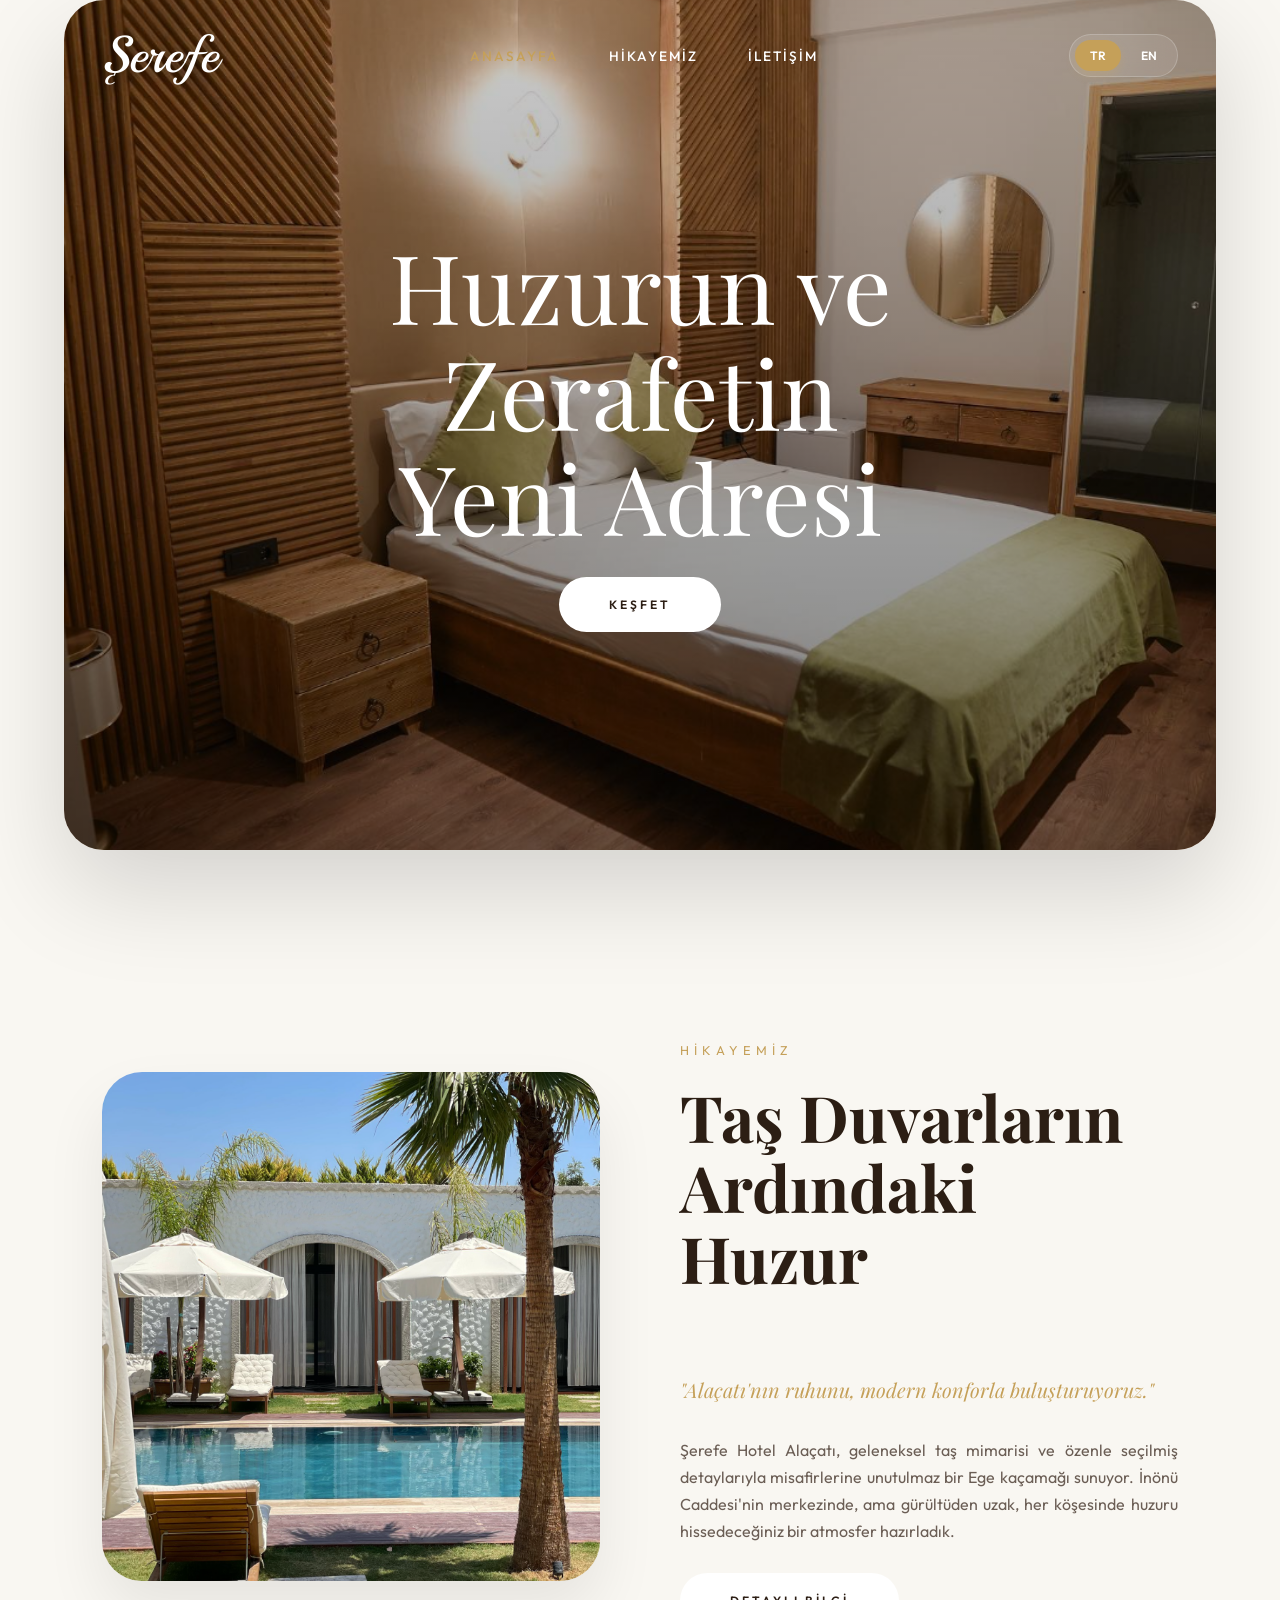
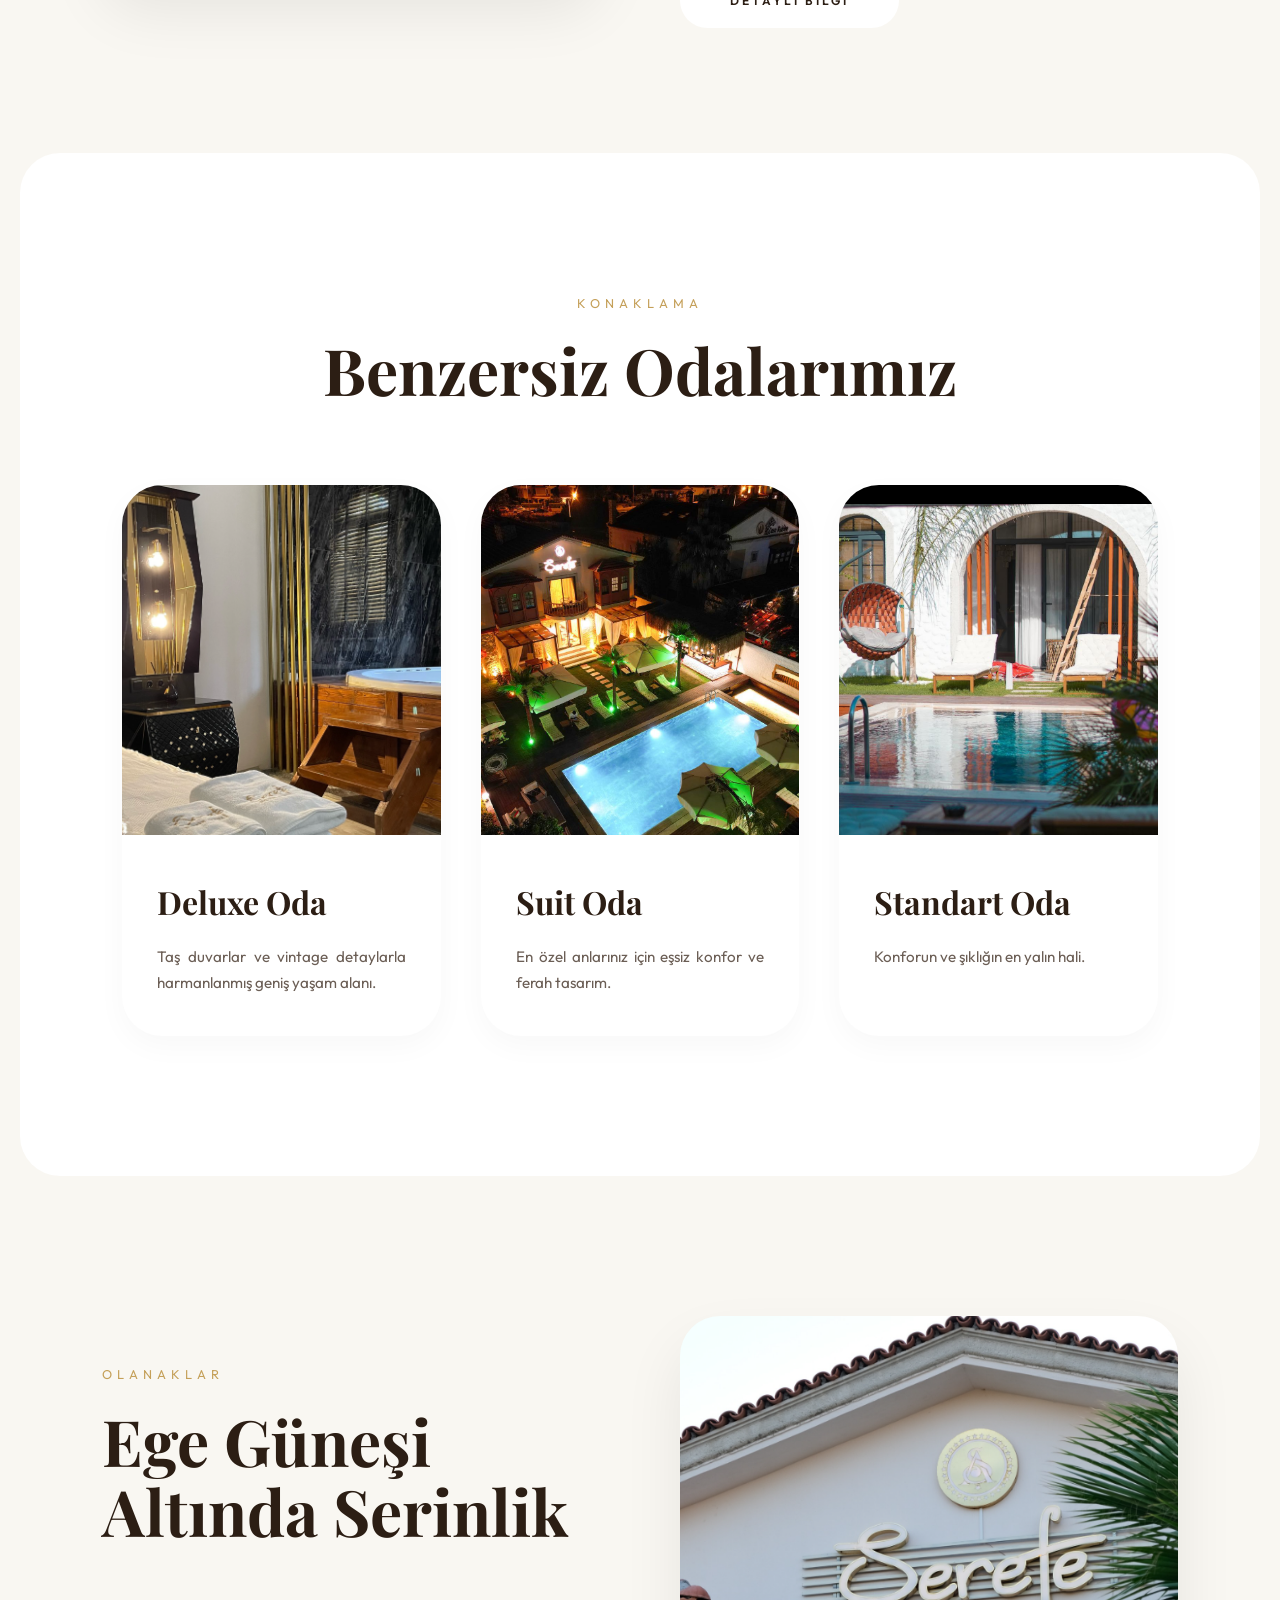
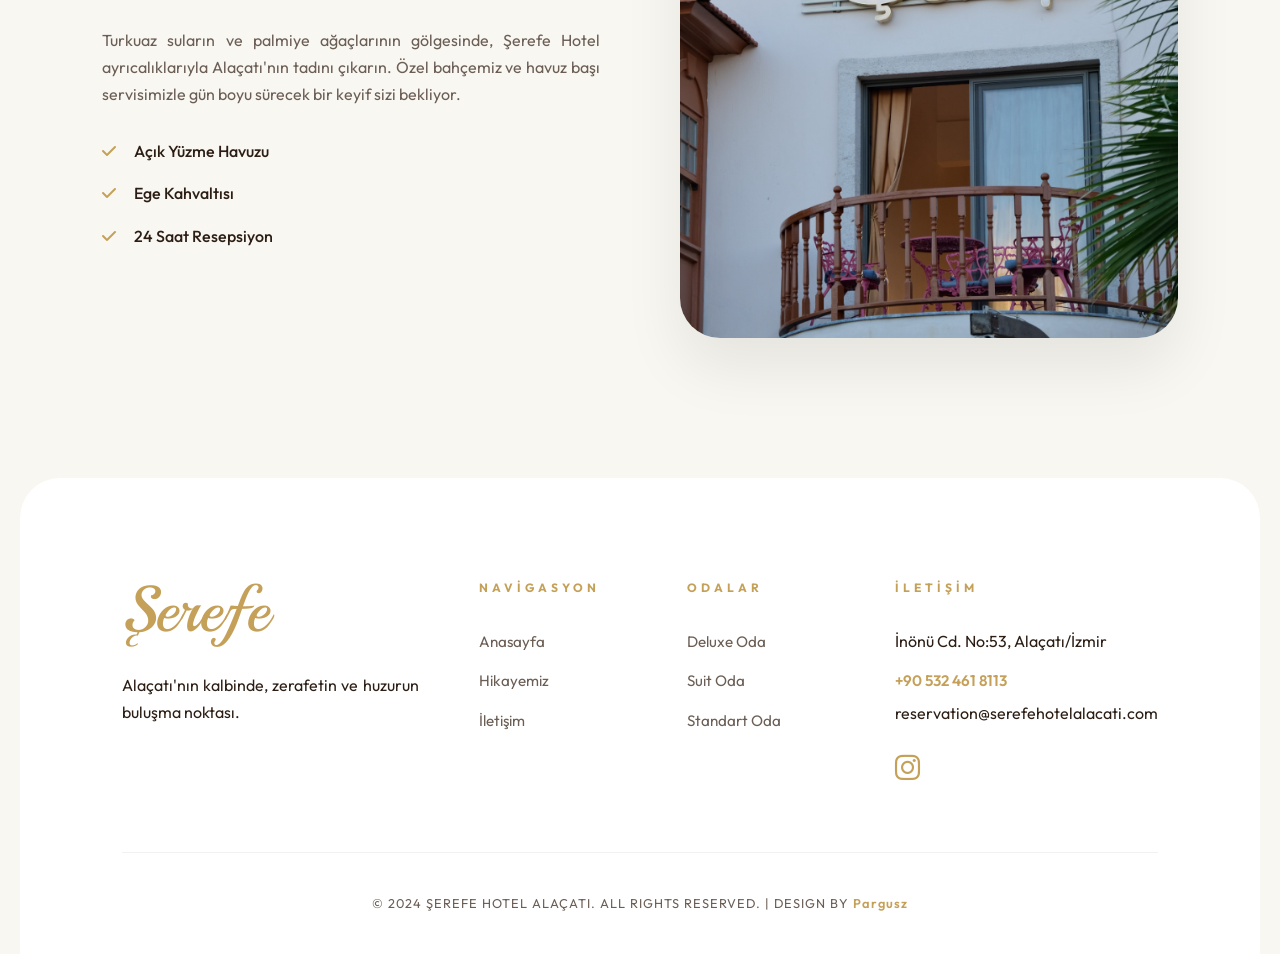
==== commit 43fb5216: "Update SEO tags, add Instagram logos, update mobile phone formats, and add Pargusz link" ====
--- a/index.html
+++ b/index.html
@@ -4,6 +4,10 @@
 <head>
     <meta charset="UTF-8">
     <meta name="viewport" content="width=device-width, initial-scale=1.0">
+    <meta name="format-detection" content="telephone=no">
+    <meta name="keywords" content="Şerefe Hotel, Alaçatı, butik otel, konaklama, tatil, lüks otel, Çeşme">
+    <meta name="author" content="Şerefe Hotel Alaçatı">
+    <link rel="icon" href="favicon.ico" type="image/x-icon">
     <meta name="description" content="Şerefe Hotel Alaçatı - Alaçatı'nın kalbinde huzurlu ve lüks bir konaklama deneyimi.">
     <title>Şerefe Hotel Alaçatı | Butik Otel & Konaklama</title>
     <!-- Fonts -->
@@ -151,12 +155,17 @@
             <div class="footer-col">
                 <h5>İletişim</h5>
                 <p style="margin-bottom: 10px; color: var(--text-main);">İnönü Cd. No:53, Alaçatı/İzmir</p>
-                <p style="color: var(--gold); font-weight: 600; font-size: 1.1rem; margin-bottom: 5px;">+90 532 461 8113</p>
+                <p style="font-weight: 600; font-size: 1.1rem; margin-bottom: 5px;"><a href="tel:+905324618113" style="color: var(--gold); text-decoration: none;">+90 532 461 8113</a></p>
                 <p>reservation@serefehotelalacati.com</p>
+                <div style="margin-top: 15px;">
+                    <a href="https://www.instagram.com/serefehotelalacati/" target="_blank" style="color: var(--gold); font-size: 1.8rem; text-decoration: none;">
+                        <i class="fab fa-instagram"></i>
+                    </a>
+                </div>
             </div>
         </div>
         <div class="copyright">
-            &copy; 2024 ŞEREFE HOTEL ALAÇATI. ALL RIGHTS RESERVED. | DESIGN BY Pargusz
+            &copy; 2024 ŞEREFE HOTEL ALAÇATI. ALL RIGHTS RESERVED. | DESIGN BY <a href="https://www.instagram.com/polat_gndz/" target="_blank" style="color: var(--gold); text-decoration: none; font-weight: 600;">Pargusz</a>
         </div>
     </footer>
 
--- a/style.css
+++ b/style.css
@@ -199,8 +199,9 @@
 .hero-bg {
     position: absolute;
     inset: 0;
-    background-size: cover;
-    background-position: center;
+    background-size: cover !important;
+    background-position: center center !important;
+    background-repeat: no-repeat !important;
     animation: slowZoom 30s linear infinite alternate;
 }
 
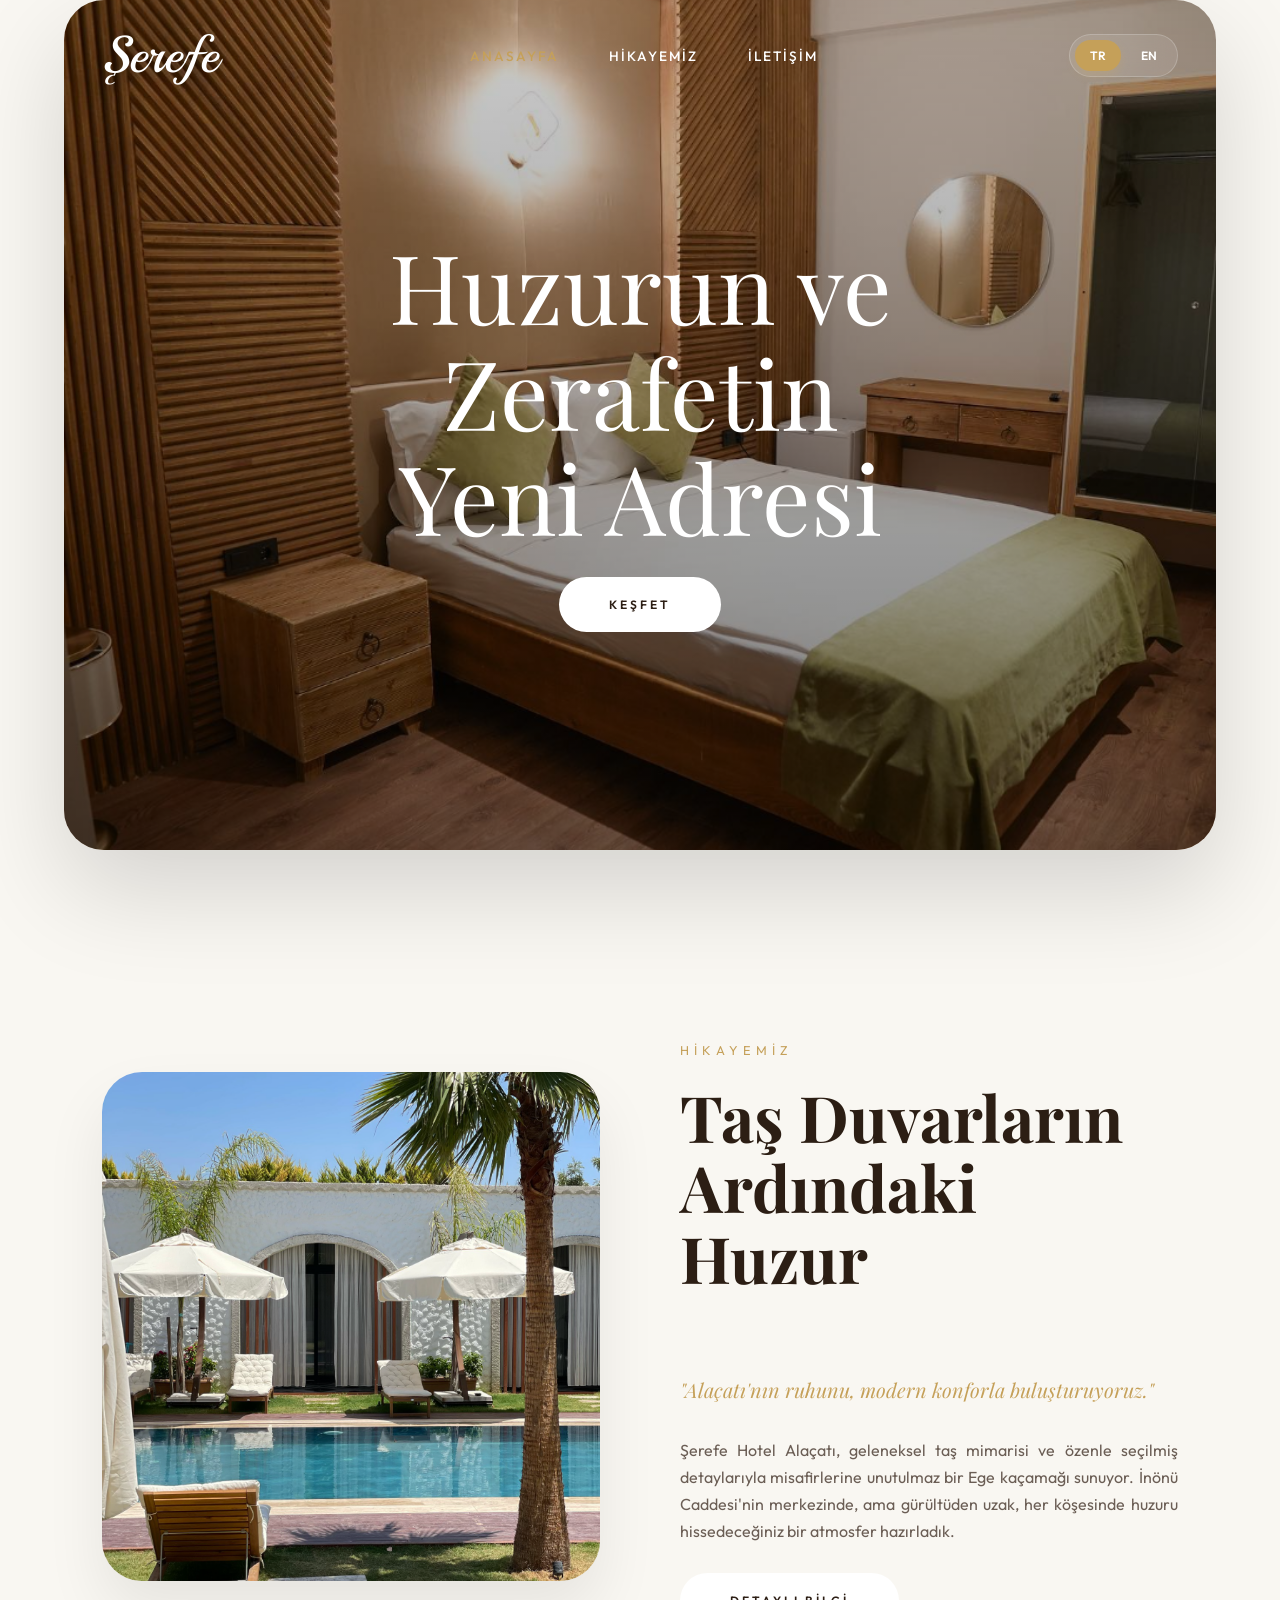
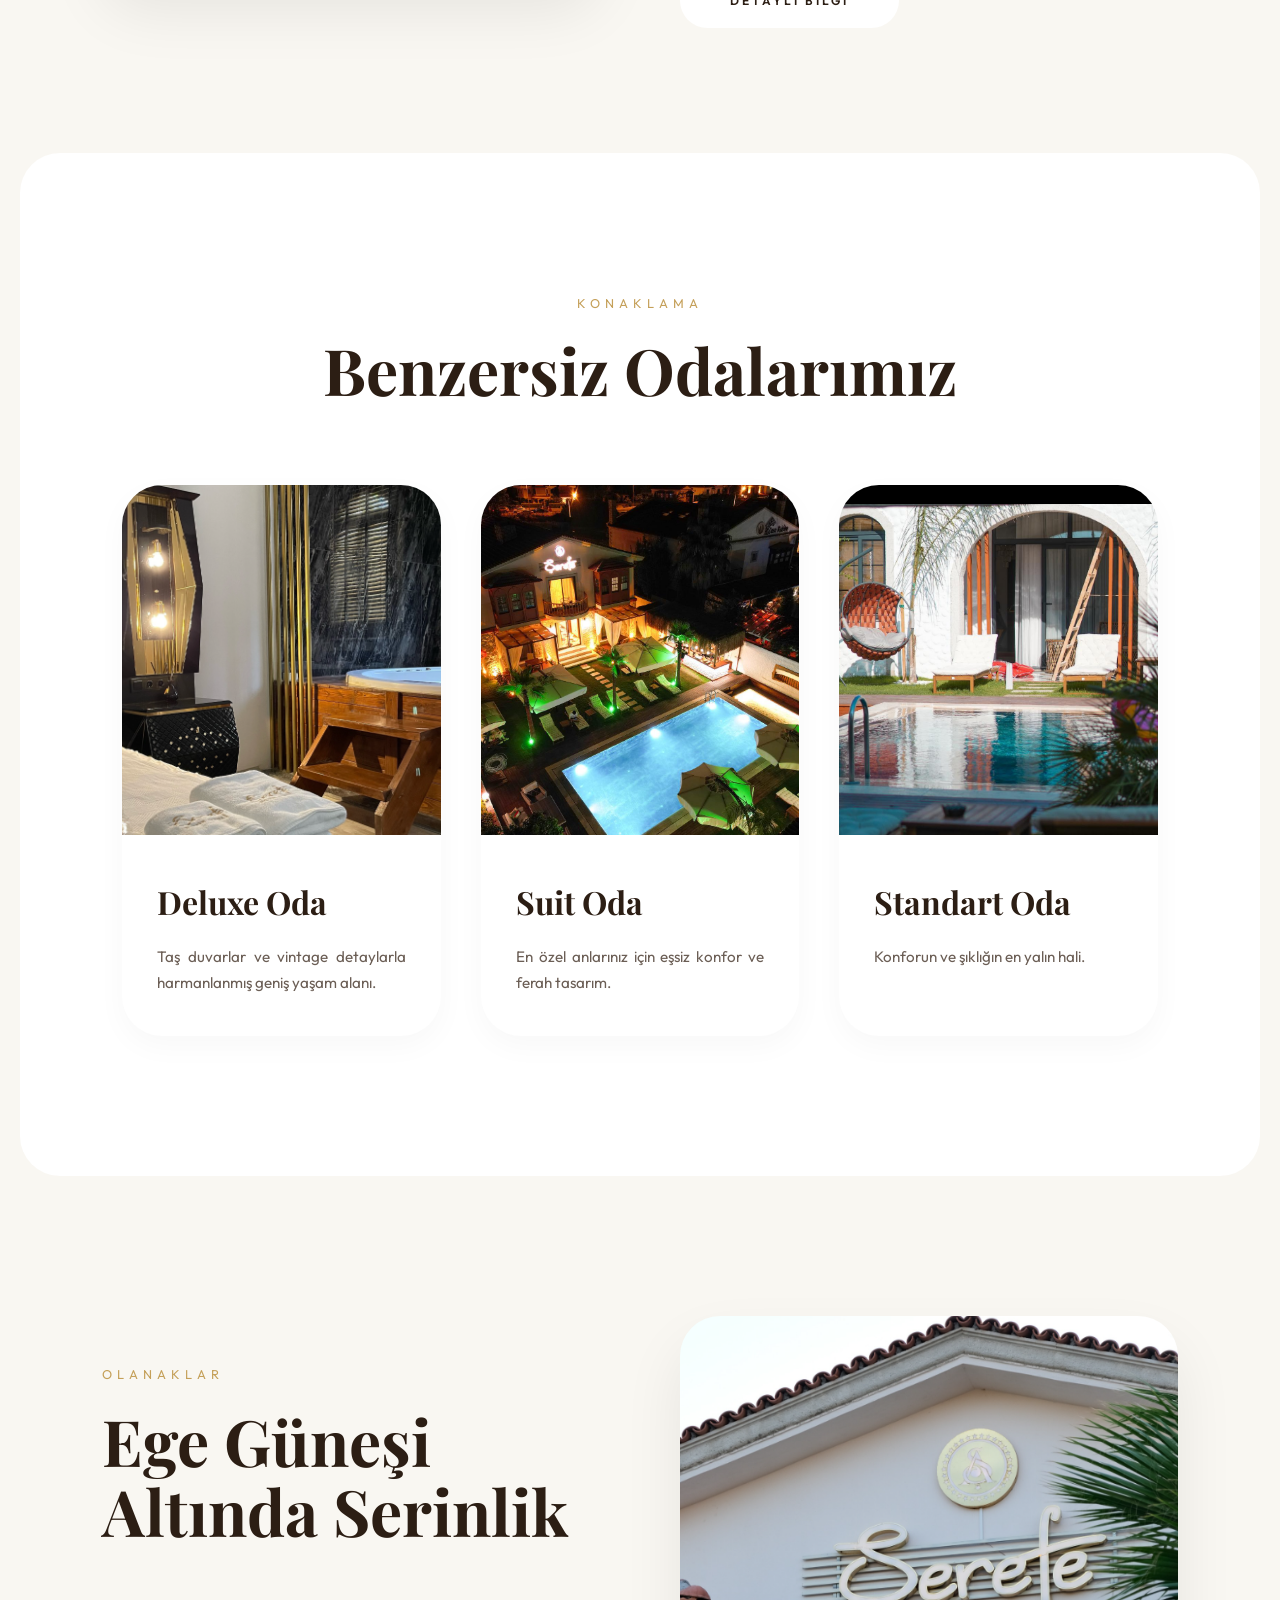
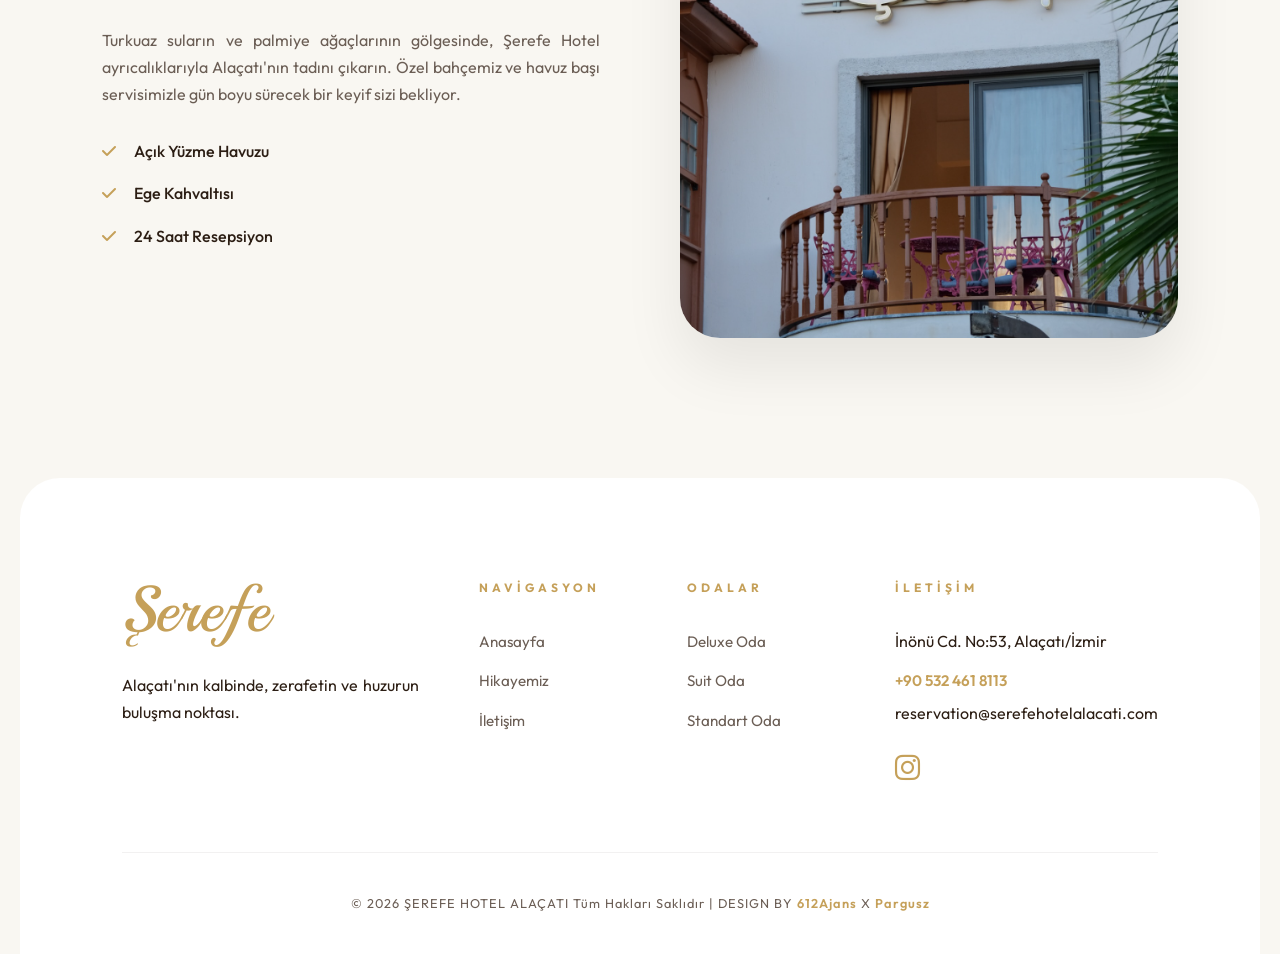
==== commit 9d4ed8a0: "Update footer copyright year to 2026 and add 612Ajans X Pargusz" ====
--- a/index.html
+++ b/index.html
@@ -165,7 +165,7 @@
             </div>
         </div>
         <div class="copyright">
-            &copy; 2024 ŞEREFE HOTEL ALAÇATI. ALL RIGHTS RESERVED. | DESIGN BY <a href="https://www.instagram.com/polat_gndz/" target="_blank" style="color: var(--gold); text-decoration: none; font-weight: 600;">Pargusz</a>
+            &copy; 2026 ŞEREFE HOTEL ALAÇATI Tüm Hakları Saklıdır | DESIGN BY <a href="https://www.instagram.com/612ajans/" target="_blank" style="color: var(--gold); text-decoration: none; font-weight: 600;">612Ajans</a> X <a href="https://www.instagram.com/polat_gndz/" target="_blank" style="color: var(--gold); text-decoration: none; font-weight: 600;">Pargusz</a>
         </div>
     </footer>
 
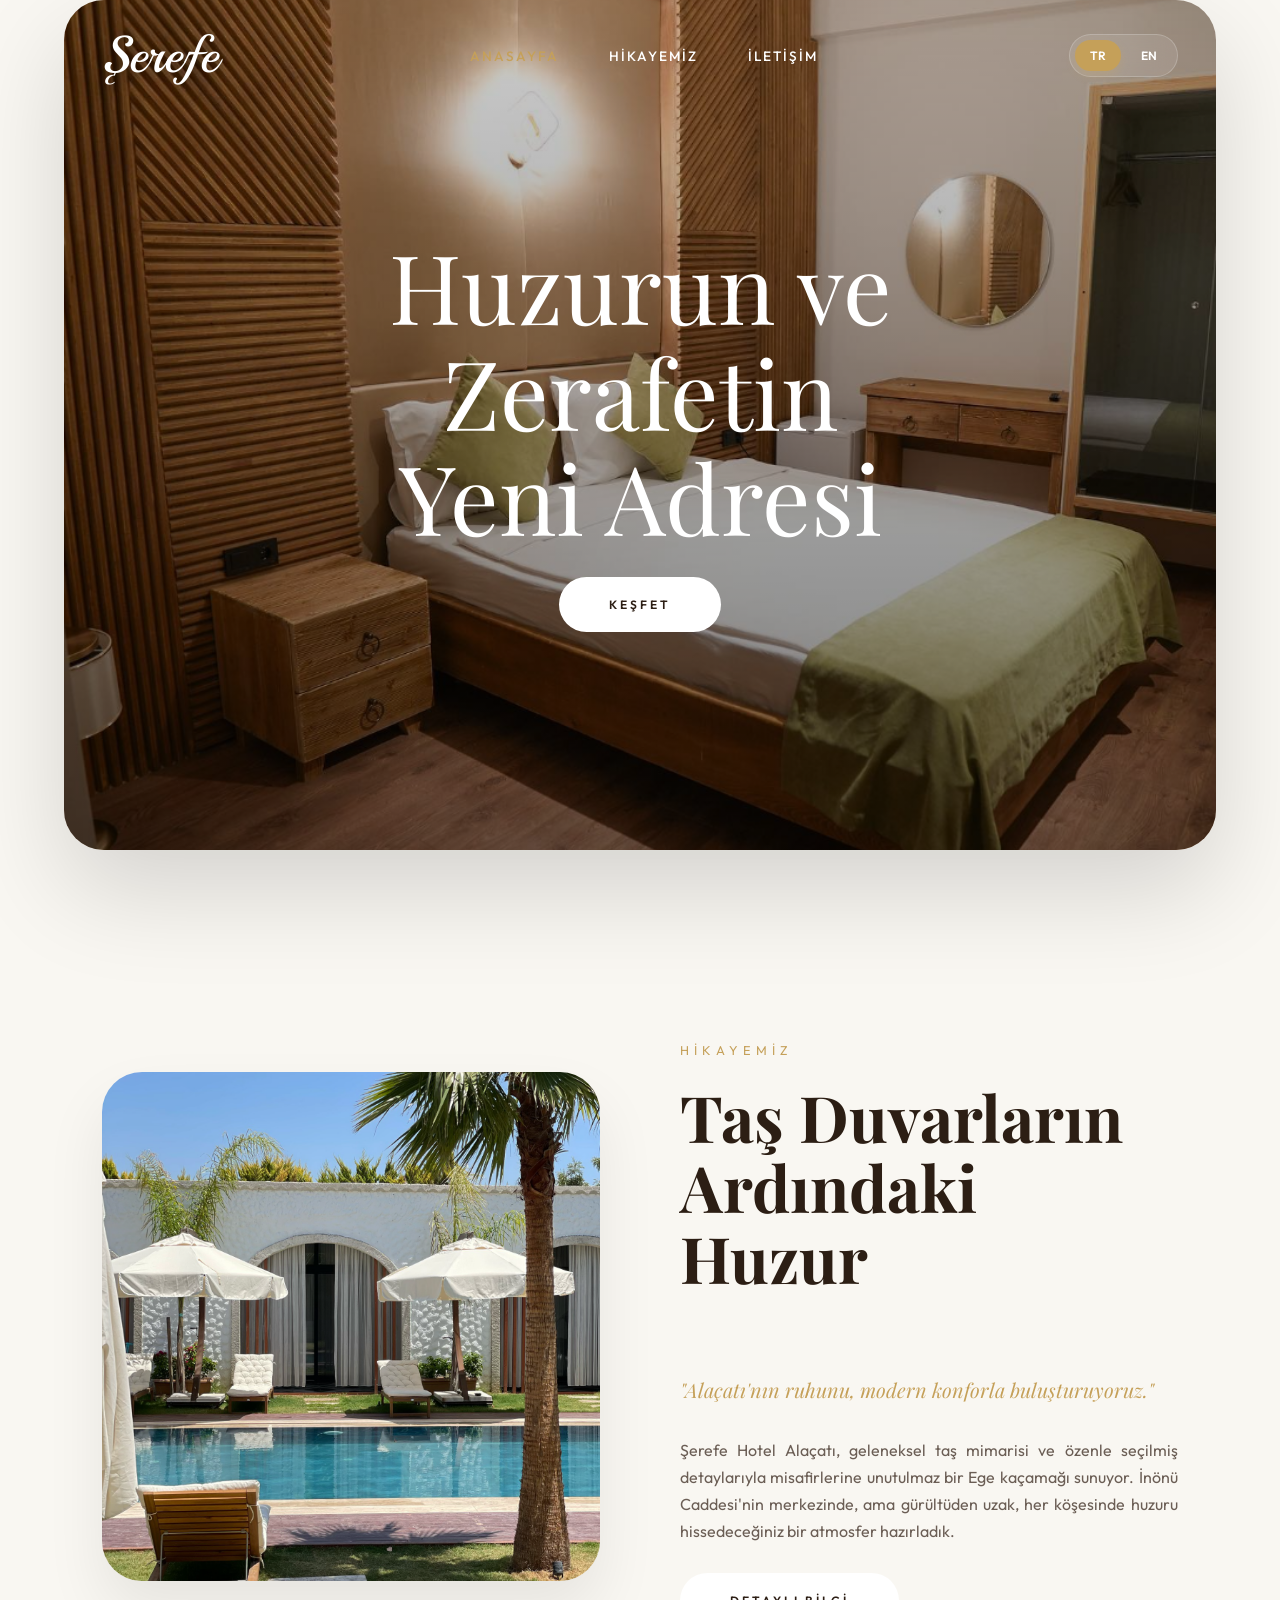
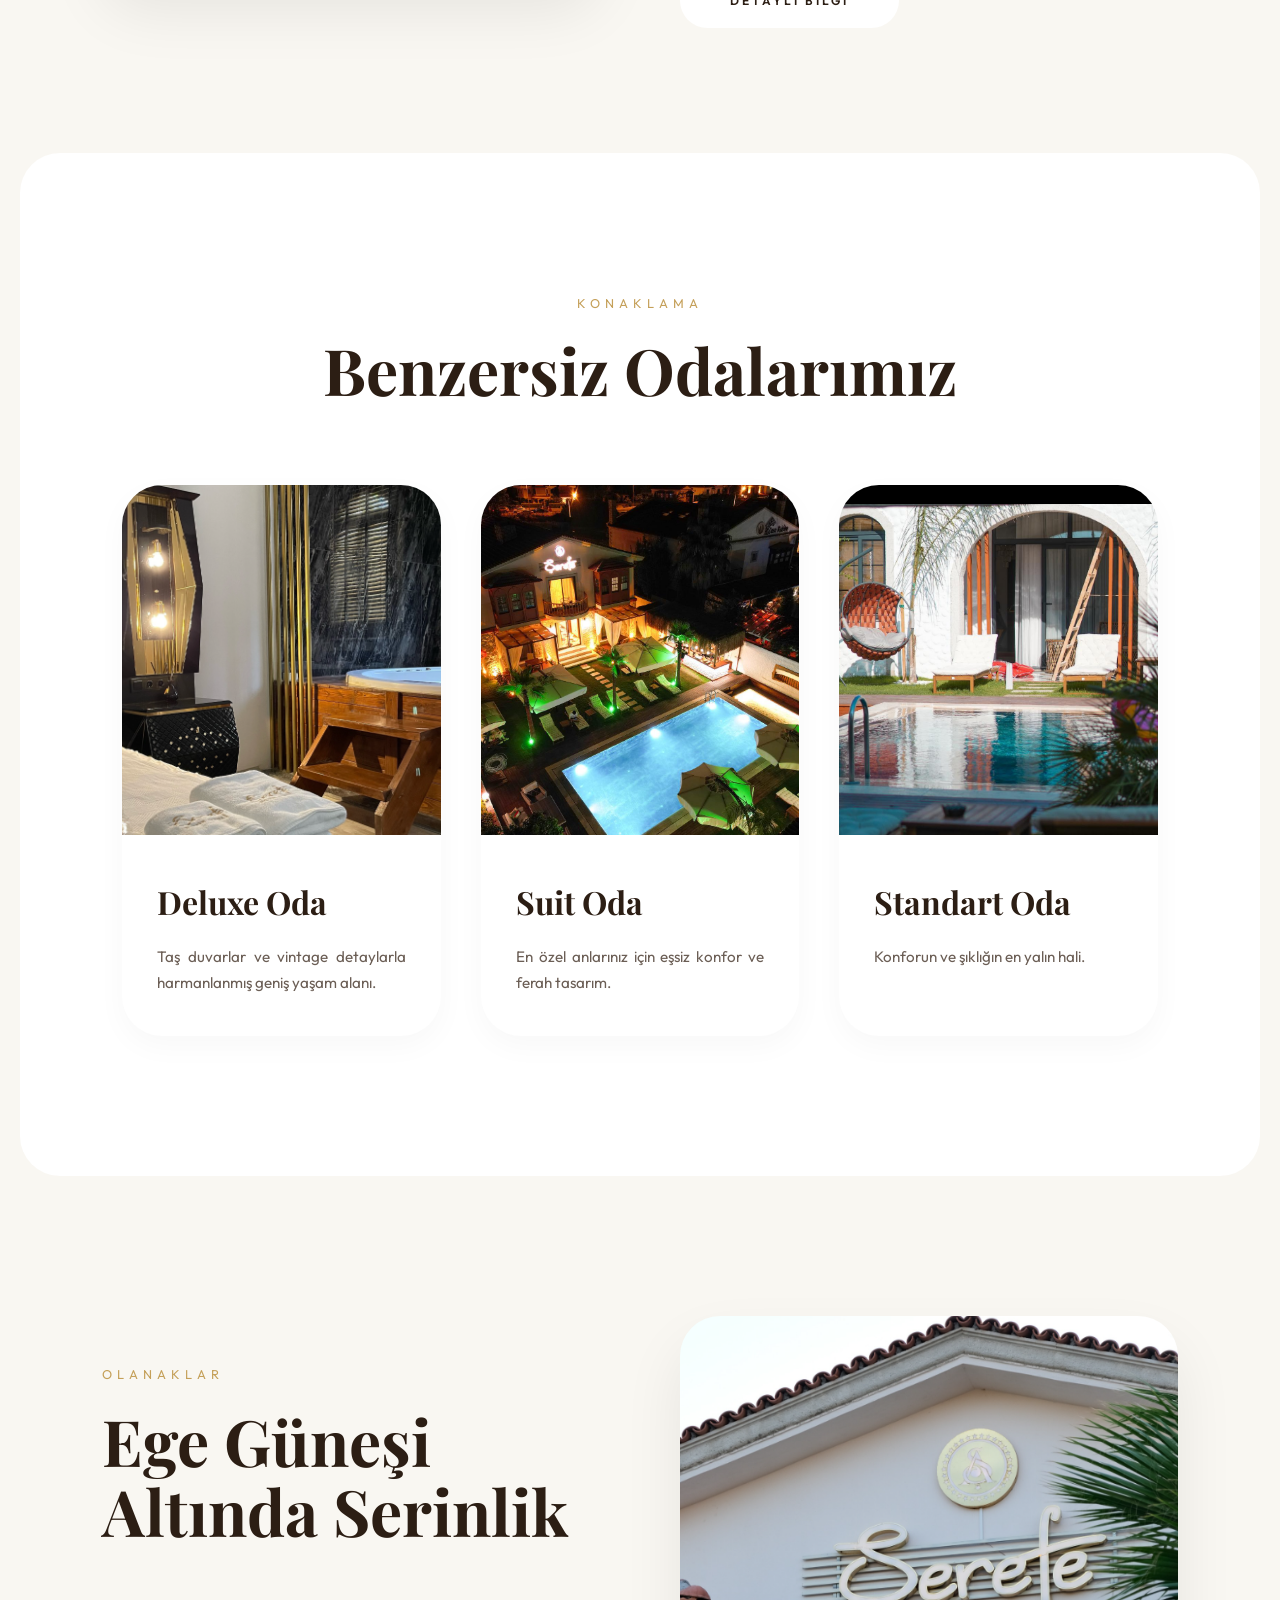
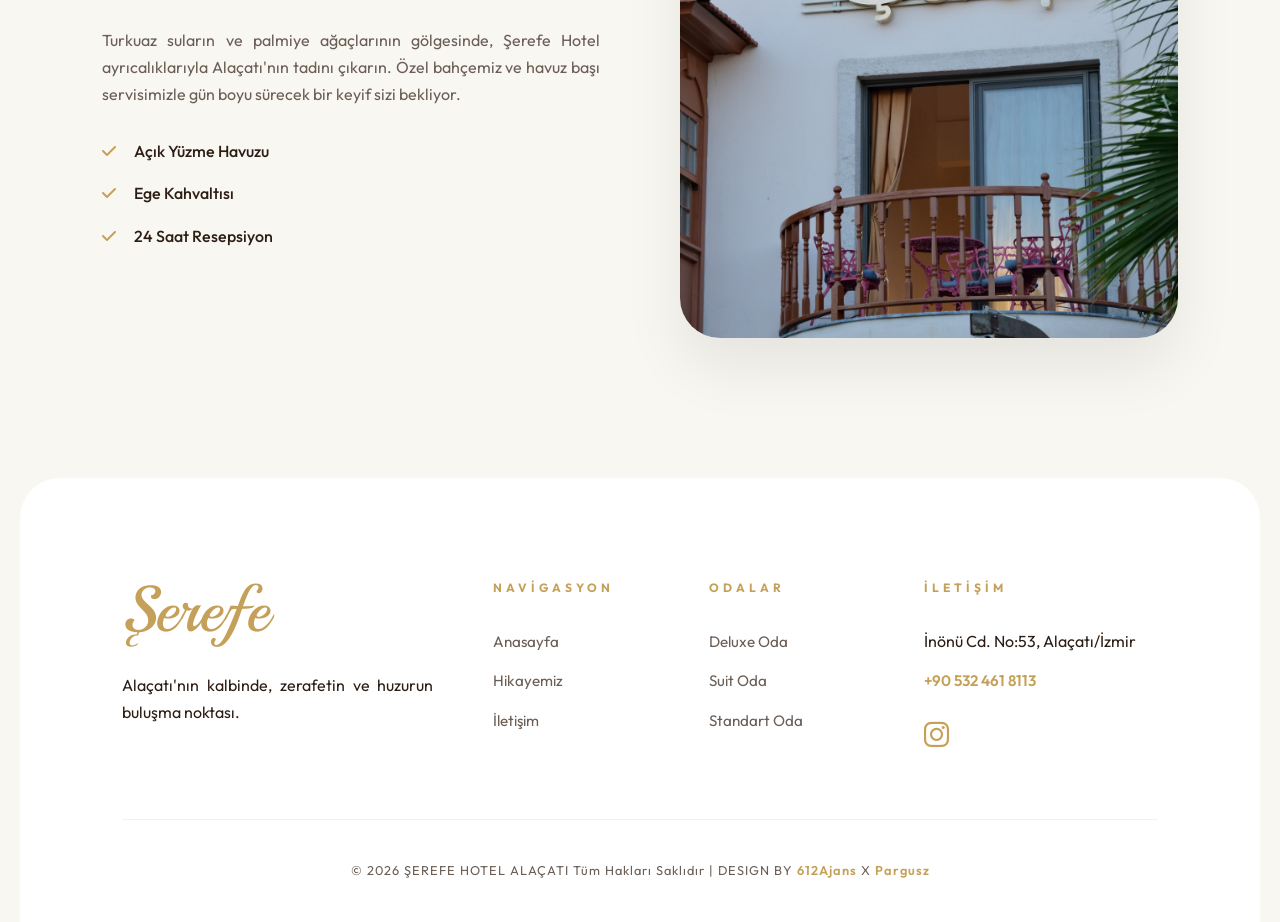
==== commit 0d6eb8f2: "Remove email from footer and contact pages" ====
--- a/index.html
+++ b/index.html
@@ -156,7 +156,6 @@
                 <h5>İletişim</h5>
                 <p style="margin-bottom: 10px; color: var(--text-main);">İnönü Cd. No:53, Alaçatı/İzmir</p>
                 <p style="font-weight: 600; font-size: 1.1rem; margin-bottom: 5px;"><a href="tel:+905324618113" style="color: var(--gold); text-decoration: none;">+90 532 461 8113</a></p>
-                <p>reservation@serefehotelalacati.com</p>
                 <div style="margin-top: 15px;">
                     <a href="https://www.instagram.com/serefehotelalacati/" target="_blank" style="color: var(--gold); font-size: 1.8rem; text-decoration: none;">
                         <i class="fab fa-instagram"></i>
